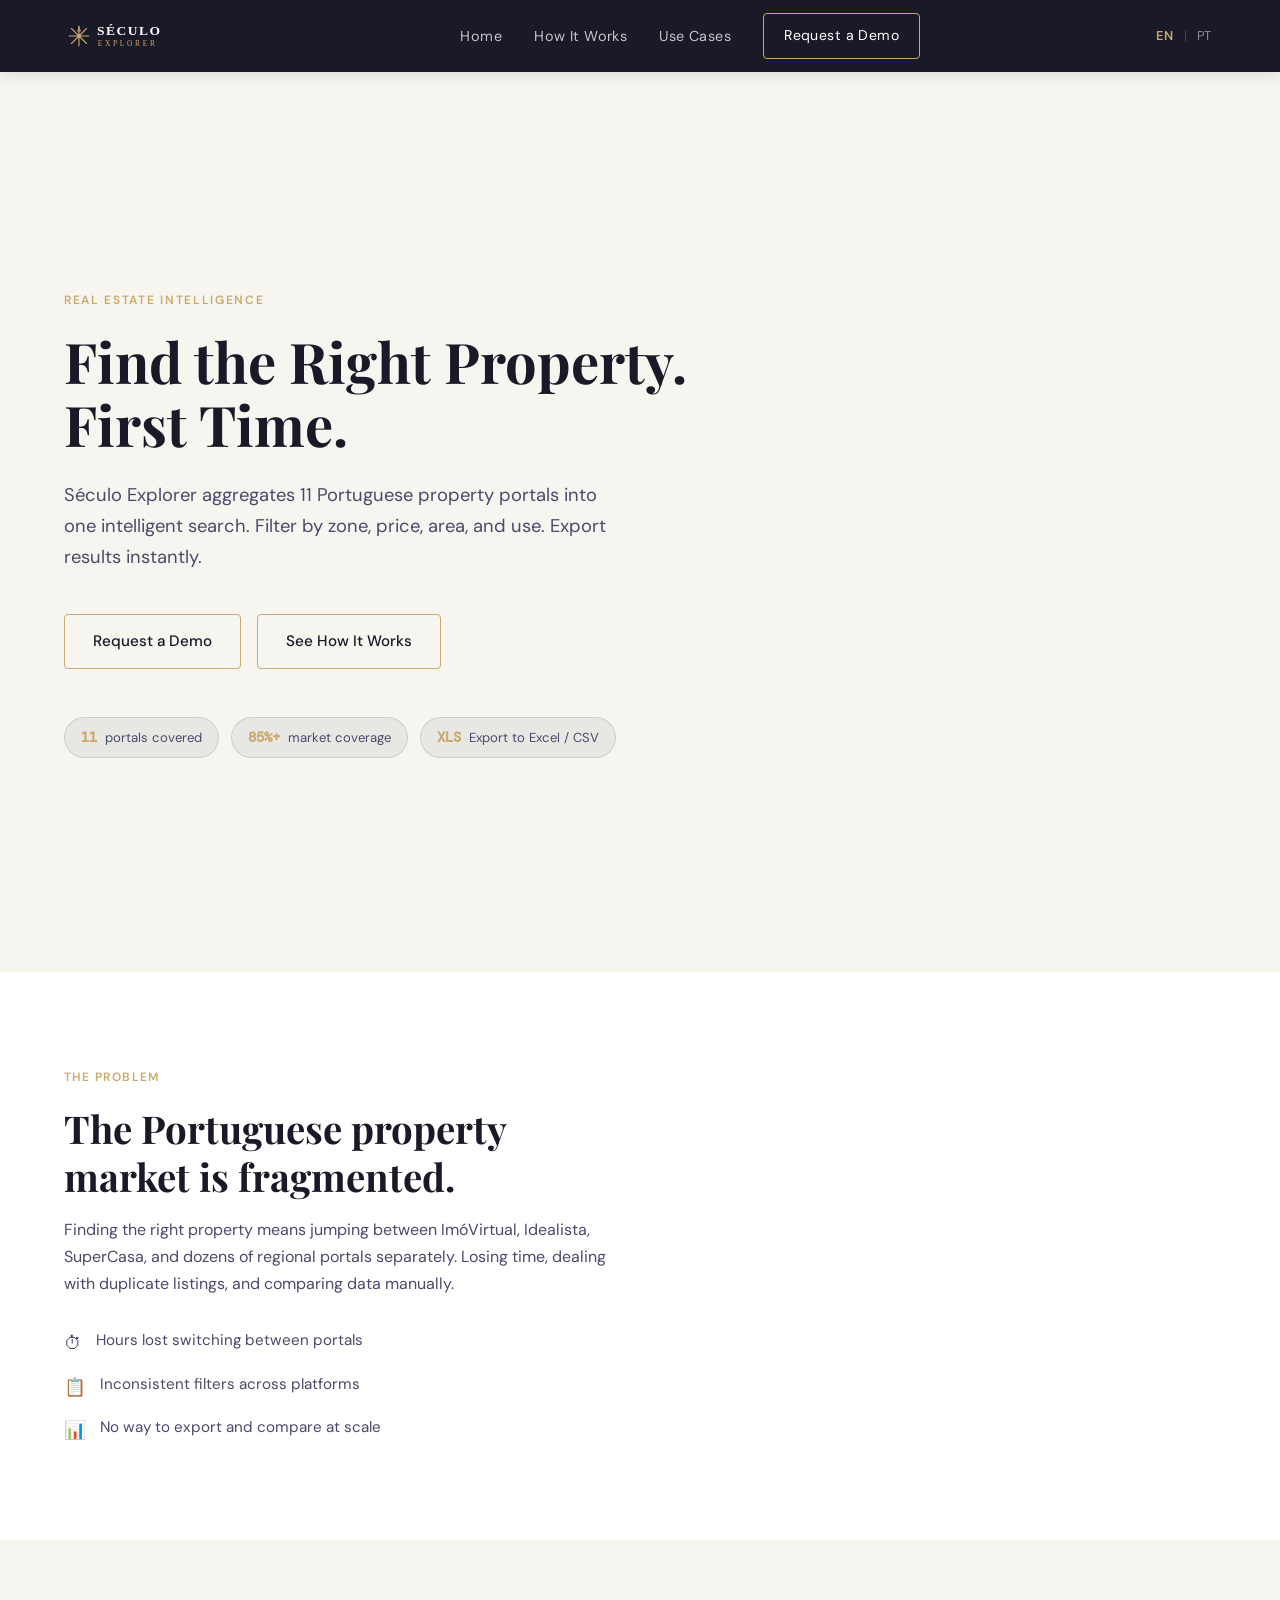
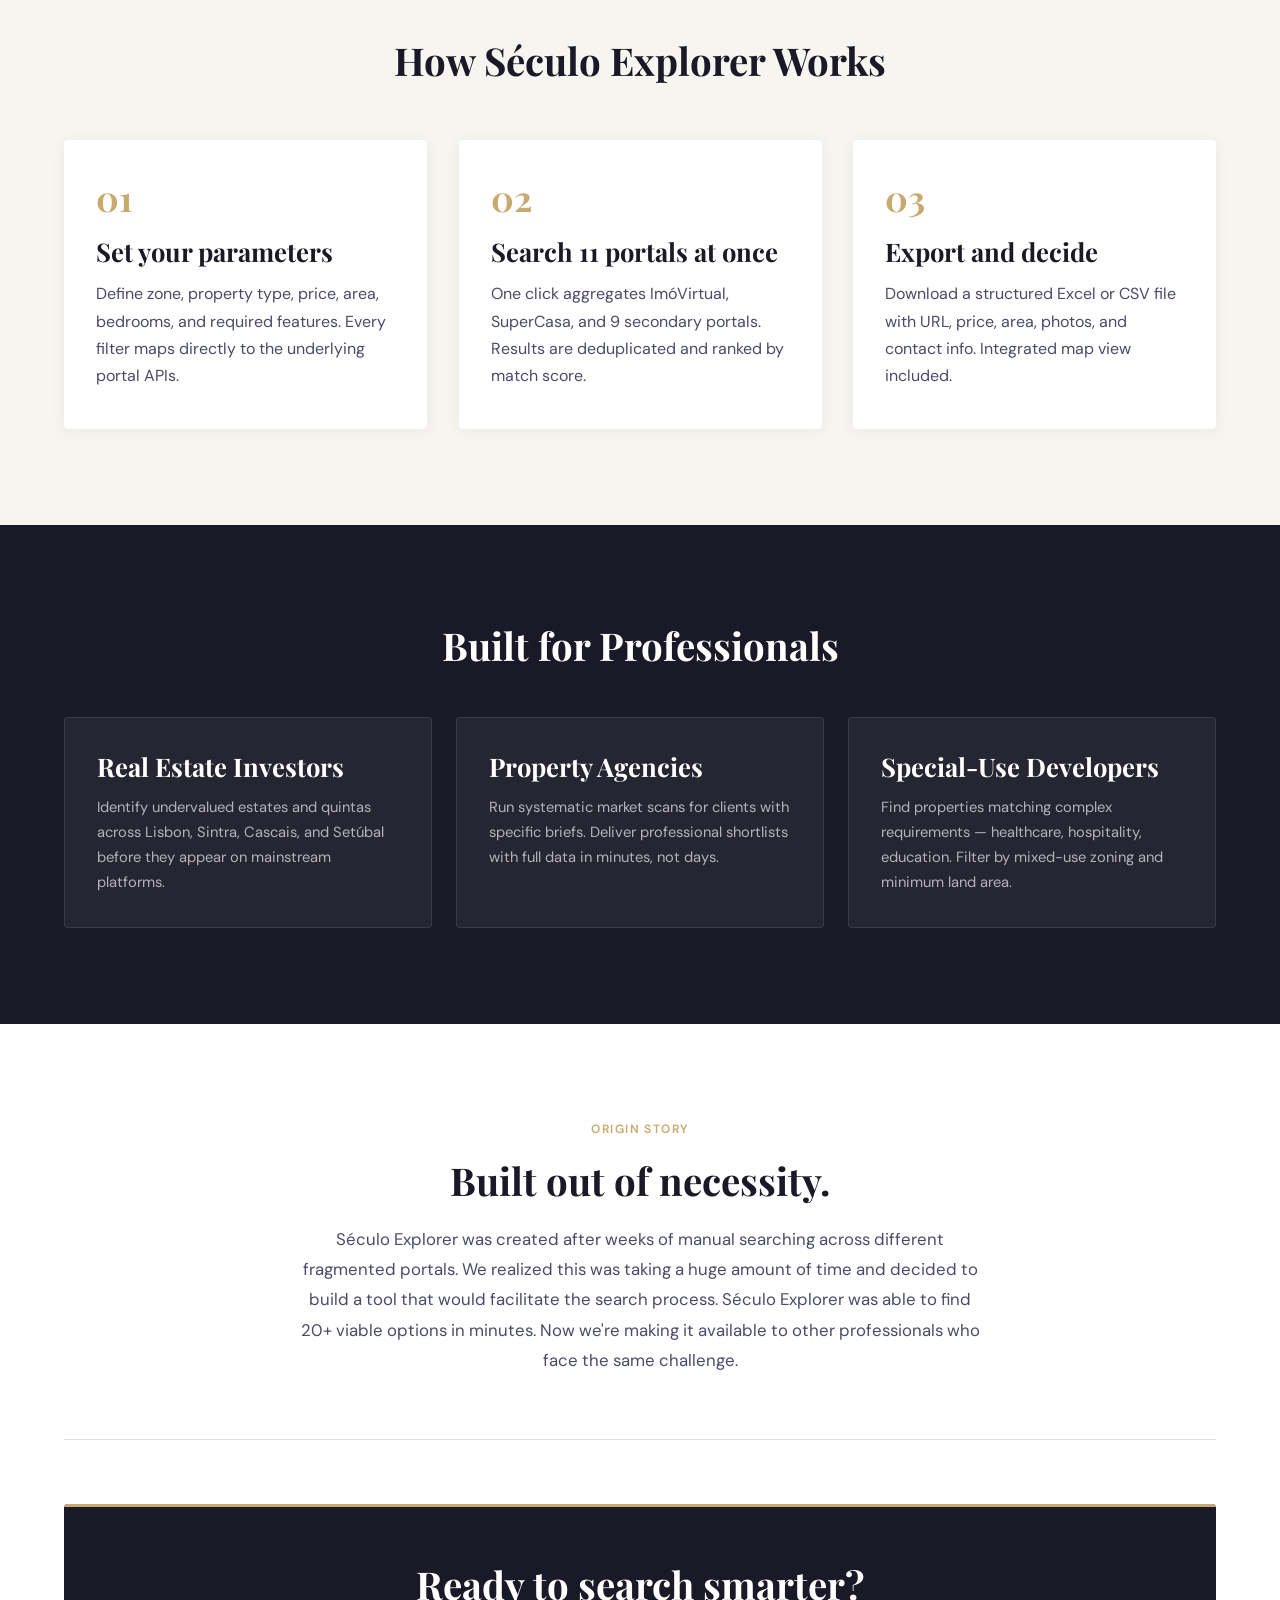
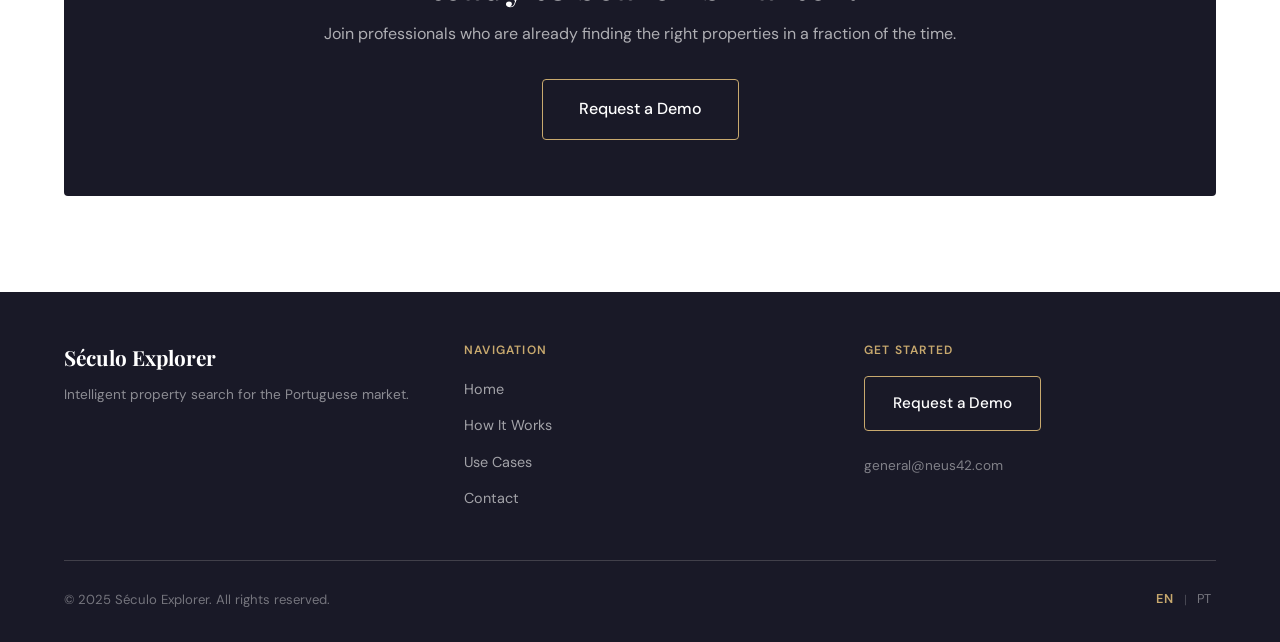
==== index.html @ 006d1c6c "first version of Seculo presentation web" ====
<!DOCTYPE html>
<html lang="en">
<head>
  <meta charset="UTF-8" />
  <meta name="viewport" content="width=device-width, initial-scale=1.0" />
  <meta name="description" content="Século Explorer aggregates 11 Portuguese property portals into one intelligent search. Filter by zone, price, area, and use — and export results instantly." />
  <title>Século Explorer — Portuguese Real Estate Intelligence</title>

  <!-- Google Fonts -->
  <link rel="preconnect" href="https://fonts.googleapis.com" />
  <link rel="preconnect" href="https://fonts.gstatic.com" crossorigin />
  <link href="https://fonts.googleapis.com/css2?family=Playfair+Display:wght@400;600;700&family=DM+Sans:wght@300;400;500;600&family=DM+Mono&display=swap" rel="stylesheet" />

  <!-- Stylesheets -->
  <link rel="stylesheet" href="css/style.css" />
  <link rel="stylesheet" href="css/nav.css" />
  <link rel="stylesheet" href="css/animations.css" />
</head>
<body>

  <!-- ══════════════════════════════════════════
       NAVIGATION
  ══════════════════════════════════════════ -->
  <nav class="site-nav" id="site-nav">
    <div class="nav-inner">
      <!-- Logo -->
      <a href="index.html" class="nav-logo" aria-label="Século Explorer — Home">
        <img src="assets/logo-light.svg" alt="Século Explorer" />
      </a>

      <!-- Links -->
      <ul class="nav-links">
        <li><a href="index.html" data-en="Home" data-pt="Início">Home</a></li>
        <li><a href="#how-it-works" data-en="How It Works" data-pt="Como Funciona">How It Works</a></li>
        <li><a href="#use-cases" data-en="Use Cases" data-pt="Casos de Uso">Use Cases</a></li>
        <li>
          <a href="contact.html" class="btn btn-outline" data-en="Request a Demo" data-pt="Pedir Demonstração">Request a Demo</a>
        </li>
      </ul>

      <!-- Language Toggle -->
      <div class="lang-toggle">
        <button class="lang-btn active" data-lang="en">EN</button>
        <span>|</span>
        <button class="lang-btn" data-lang="pt">PT</button>
      </div>

      <!-- Hamburger -->
      <button class="nav-toggle" aria-label="Toggle menu" aria-expanded="false">
        <span></span>
        <span></span>
        <span></span>
      </button>
    </div>
  </nav>


  <!-- ══════════════════════════════════════════
       SECTION A — HERO
  ══════════════════════════════════════════ -->
  <section class="hero" aria-label="Hero">
    <div class="hero-inner">
      <div class="hero-content">
        <span class="hero-eyebrow" data-en=" Real Estate Intelligence" data-pt="Inteligência Imobiliária "> Real Estate Intelligence</span>
        <h1 data-en="Find the Right Property. First Time." data-pt="Encontre o Imóvel Certo. À Primeira.">Find the Right Property. First Time.</h1>
        <p class="hero-sub" data-en="Século Explorer aggregates 11 Portuguese property portals into one intelligent search. Filter by zone, price, area, and use. Export results instantly." data-pt="O Século Explorer agrega 11 portais imobiliários portugueses numa pesquisa inteligente. Filtre por zona, preço, área e uso — e exporte resultados instantaneamente.">Século Explorer aggregates 11 Portuguese property portals into one intelligent search. Filter by zone, price, area, and use — and export results instantly.</p>
        <div class="hero-actions">
          <a href="contact.html" class="btn btn-outline" data-en="Request a Demo" data-pt="Pedir Demonstração">Request a Demo</a>
          <a href="#how-it-works" class="btn btn-outline" data-en="See How It Works" data-pt="Ver Como Funciona">See How It Works</a>
        </div>
        <div class="hero-stats">
          <div class="stat-pill">
            <span class="stat-number">11</span>
            <span class="stat-label" data-en="portals covered" data-pt="portais cobertos">portals covered</span>
          </div>
          <div class="stat-pill">
            <span class="stat-number">85%+</span>
            <span class="stat-label" data-en="market coverage" data-pt="cobertura de mercado">market coverage</span>
          </div>
          <div class="stat-pill">
            <span class="stat-number">XLS</span>
            <span class="stat-label" data-en="Export to Excel / CSV" data-pt="Exportar Excel / CSV">Export to Excel / CSV</span>
          </div>
        </div>
      </div>
    </div>
  </section>


  <!-- ══════════════════════════════════════════
       SECTION B — PROBLEM / VALUE
  ══════════════════════════════════════════ -->
  <section class="section problem-section" id="how-it-works">
    <div class="container">
      <div class="problem-grid">
        <!-- Left: text -->
        <div class="problem-col animate-on-scroll">
          <span class="section-label" data-en="The Problem" data-pt="O Problema">The Problem</span>
          <h2 data-en="The Portuguese property market is fragmented." data-pt="O mercado imobiliário português é fragmentado.">The Portuguese property market is fragmented.</h2>
          <p class="problem-body" data-en="Finding the right property means jumping between ImóVirtual, Idealista, SuperCasa, and dozens of regional portals separately. Losing time, dealing with duplicate listings, and comparing data manually." data-pt="Encontrar o imóvel certo significa saltar entre o ImóVirtual, o Idealista, o SuperCasa e dezenas de portais regionais separadamente. Tempo perdido, anúncios duplicados e comparação manual de dados.">Finding the right property means jumping between ImóVirtual, Idealista, SuperCasa, and dozens of regional portals separately. Losing time, dealing with duplicate listings, and comparing data manually.</p>
          <ul class="problem-list">
            <li>
              <span class="problem-icon">&#x23F1;</span>
              <span data-en="Hours lost switching between portals" data-pt="Horas perdidas a alternar entre portais">Hours lost switching between portals</span>
            </li>
            <li>
              <span class="problem-icon">&#x1F4CB;</span>
              <span data-en="Inconsistent filters across platforms" data-pt="Filtros inconsistentes entre plataformas">Inconsistent filters across platforms</span>
            </li>
            <li>
              <span class="problem-icon">&#x1F4CA;</span>
              <span data-en="No way to export and compare at scale" data-pt="Sem forma de exportar e comparar à escala">No way to export and compare at scale</span>
            </li>
          </ul>
        </div>

      </div>
    </div>
  </section>


  <!-- ══════════════════════════════════════════
       SECTION C — HOW IT WORKS
  ══════════════════════════════════════════ -->
  <section class="section steps-section">
    <div class="container">
      <div class="steps-header">
        <h2 data-en="How Século Explorer Works" data-pt="Como o Século Explorer Funciona">How Século Explorer Works</h2>
      </div>
      <div class="steps-grid">
        <!-- Step 1 -->
        <div class="step-card animate-on-scroll">
          <div class="step-number">01</div>
          <h3 data-en="Set your parameters" data-pt="Defina os seus parâmetros">Set your parameters</h3>
          <p data-en="Define zone, property type, price, area, bedrooms, and required features. Every filter maps directly to the underlying portal APIs." data-pt="Defina zona, tipo de imóvel, preço, área, quartos e características necessárias. Cada filtro mapeia diretamente para as APIs dos portais.">Define zone, property type, price, area, bedrooms, and required features. Every filter maps directly to the underlying portal APIs.</p>
        </div>

        <!-- Step 2 -->
        <div class="step-card animate-on-scroll">
          <div class="step-number">02</div>
          <h3 data-en="Search 11 portals at once" data-pt="Pesquise 11 portais de uma vez">Search 11 portals at once</h3>
          <p data-en="One click aggregates ImóVirtual, SuperCasa, and 9 secondary portals. Results are deduplicated and ranked by match score." data-pt="Um clique agrega o ImóVirtual, SuperCasa e 9 portais secundários. Os resultados são deduplicados e classificados por pontuação de correspondência.">One click aggregates ImóVirtual, SuperCasa, and 9 secondary portals. Results are deduplicated and ranked by match score.</p>
        </div>

        <!-- Step 3 -->
        <div class="step-card animate-on-scroll">
          <div class="step-number">03</div>
          <h3 data-en="Export and decide" data-pt="Exporte e decida">Export and decide</h3>
          <p data-en="Download a structured Excel or CSV file with URL, price, area, photos, and contact info. Integrated map view included." data-pt="Descarregue um ficheiro Excel ou CSV estruturado com URL, preço, área, fotos e contacto. Vista de mapa integrada incluída.">Download a structured Excel or CSV file with URL, price, area, photos, and contact info. Integrated map view included.</p>
        </div>
      </div>
    </div>
  </section>


  <!-- ══════════════════════════════════════════
       SECTION D — USE CASES
  ══════════════════════════════════════════ -->
  <section class="section use-cases-section" id="use-cases">
    <div class="container">
      <div class="use-cases-header">
        <h2 class="use-cases-heading" data-en="Built for Professionals" data-pt="Criado para Profissionais">Built for Professionals</h2>
      </div>
      <div class="use-cases-grid">
        <!-- Card 1 -->
        <div class="use-case-card animate-on-scroll">
          <h3 data-en="Real Estate Investors" data-pt="Investidores Imobiliários">Real Estate Investors</h3>
          <p data-en="Identify undervalued estates and quintas across Lisbon, Sintra, Cascais, and Setúbal before they appear on mainstream platforms." data-pt="Identifique propriedades e quintas subvalorizadas em Lisboa, Sintra, Cascais e Setúbal antes de aparecerem nas plataformas convencionais.">Identify undervalued estates and quintas across Lisbon, Sintra, Cascais, and Setúbal before they appear on mainstream platforms.</p>
        </div>

        <!-- Card 2 -->
        <div class="use-case-card animate-on-scroll">
          <h3 data-en="Property Agencies" data-pt="Agências Imobiliárias">Property Agencies</h3>
          <p data-en="Run systematic market scans for clients with specific briefs. Deliver professional shortlists with full data in minutes, not days." data-pt="Execute pesquisas de mercado sistemáticas para clientes com briefings específicos. Entregue listas curtas profissionais com dados completos em minutos.">Run systematic market scans for clients with specific briefs. Deliver professional shortlists with full data in minutes, not days.</p>
        </div>

        <!-- Card 3 -->
        <div class="use-case-card animate-on-scroll">
          <h3 data-en="Special-Use Developers" data-pt="Promotores de Uso Especial">Special-Use Developers</h3>
          <p data-en="Find properties matching complex requirements — healthcare, hospitality, education. Filter by mixed-use zoning and minimum land area." data-pt="Encontre imóveis que correspondam a requisitos complexos — saúde, hotelaria, educação. Filtre por zonamento misto e área mínima de terreno.">Find properties matching complex requirements — healthcare, hospitality, education. Filter by mixed-use zoning and minimum land area.</p>
        </div>
      </div>
    </div>
  </section>


  <!-- ══════════════════════════════════════════
       SECTION E — ORIGIN STORY + CTA
  ══════════════════════════════════════════ -->
  <section class="section origin-section">
    <div class="container">
      <div class="origin-content animate-on-scroll">
        <span class="section-label" data-en="Origin Story" data-pt="História de Origem">Origin Story</span>
        <h2 data-en="Built out of necessity." data-pt="Criado por necessidade.">Built out of necessity.</h2>
        <p class="origin-body" data-en="Século Explorer was created after weeks of manual searching across different fragmented portals. We realized this was taking a huge amount of time and decided to build a tool that would facilitate the search process. Século Explorer was able to find 20+ viable options in minutes. Now we're making it available to other professionals who face the same challenge." data-pt="O Século Explorer foi criado após semanas de pesquisa manual em diferentes portais fragmentados. Percebemos que isto consumia demasiado tempo e decidimos construir uma ferramenta que facilitasse o processo de pesquisa. O Século Explorer conseguiu encontrar mais de 20 opções viáveis em minutos. Agora estamos a disponibilizá-la a outros profissionais que enfrentam o mesmo desafio.">Século Explorer was created after weeks of manual searching across different fragmented portals. We realized this was taking a huge amount of time and decided to build a tool that would facilitate the search process. Século Explorer was able to find 20+ viable options in minutes. Now we're making it available to other professionals who face the same challenge.</p>
      </div>

      <hr class="divider" />

      <div class="cta-card">
        <div class="cta-accent-line"></div>
        <h2 class="cta-heading" data-en="Ready to search smarter?" data-pt="Pronto para pesquisar de forma mais inteligente?">Ready to search smarter?</h2>
        <p class="cta-sub" data-en="Join professionals who are already finding the right properties in a fraction of the time." data-pt="Junte-se aos profissionais que já encontram os imóveis certos mais rapidamente.">Join professionals who are already finding the right properties faster.</p>
        <a href="contact.html" class="btn btn-outline cta-btn" data-en="Request a Demo" data-pt="Pedir Demonstração">Request a Demo</a>
      </div>
    </div>
  </section>


  <!-- ══════════════════════════════════════════
       FOOTER
  ══════════════════════════════════════════ -->
  <footer class="site-footer">
    <div class="container">
      <div class="footer-grid">
        <!-- Left: Brand -->
        <div class="footer-brand">
          <span class="footer-logo">Século Explorer</span>
          <p class="footer-tagline" data-en="Intelligent property search for the Portuguese market." data-pt="Pesquisa imobiliária inteligente para o mercado português.">Intelligent property search for the Portuguese market.</p>
        </div>

        <!-- Centre: Navigation -->
        <div>
          <p class="footer-heading" data-en="Navigation" data-pt="Navegação">Navigation</p>
          <ul class="footer-links">
            <li><a href="index.html" data-en="Home" data-pt="Início">Home</a></li>
            <li><a href="#how-it-works" data-en="How It Works" data-pt="Como Funciona">How It Works</a></li>
            <li><a href="#use-cases" data-en="Use Cases" data-pt="Casos de Uso">Use Cases</a></li>
            <li><a href="contact.html" data-en="Contact" data-pt="Contacto">Contact</a></li>
          </ul>
        </div>

        <!-- Right: Get Started -->
        <div class="footer-nav-col">
          <p class="footer-heading" data-en="Get Started" data-pt="Começar">Get Started</p>
          <a href="contact.html" class="btn btn-outline" data-en="Request a Demo" data-pt="Pedir Demonstração">Request a Demo</a>
          <a href="mailto:general@neus42.com" class="footer-email">general@neus42.com</a>
        </div>
      </div>

      <hr class="footer-divider" />

      <div class="footer-bottom">
        <span class="footer-copy" data-en="&copy; 2025 S&eacute;culo Explorer. All rights reserved." data-pt="&copy; 2025 S&eacute;culo Explorer. Todos os direitos reservados.">&copy; 2025 S&eacute;culo Explorer. All rights reserved.</span>
        <div class="footer-lang">
          <button class="lang-btn active" data-lang="en">EN</button>
          <span>|</span>
          <button class="lang-btn" data-lang="pt">PT</button>
        </div>
      </div>
    </div>
  </footer>


  <!-- ══════════════════════════════════════════
       SCRIPTS
  ══════════════════════════════════════════ -->
  <script src="js/nav.js"></script>
  <script src="js/lang.js"></script>


  <!-- ══════════════════════════════════════════
       PAGE-LEVEL STYLES (Home-specific)
  ══════════════════════════════════════════ -->
  <style>
    /* ── Hero ── */
    .hero {
      min-height: 100vh;
      position: relative;
      background-image: url('assets/hero-bg.jpg');
      background-size: cover;
      background-position: center 25%;
      background-repeat: no-repeat;
      display: flex;
      align-items: center;
    }

    /* Off-white overlay */
    .hero::before {
      content: '';
      position: absolute;
      inset: 0;
      background: rgba(247, 245, 240, 0.80);
      z-index: 0;
    }

    .hero-inner {
      position: relative;
      z-index: 1;
      width: 100%;
      max-width: var(--max-width);
      margin: 0 auto;
      padding: 96px 24px;
      display: flex;
      align-items: center;
    }

    .hero-content {
      max-width: 680px;
    }

    .hero-eyebrow {
      display: inline-block;
      font-family: var(--font-body);
      font-size: 0.75rem;
      font-weight: 600;
      letter-spacing: 0.14em;
      text-transform: uppercase;
      color: var(--color-accent);
      margin-bottom: 20px;
    }

    .hero h1 {
      font-family: var(--font-display);
      font-size: 3.5rem;
      color: var(--color-primary);
      line-height: 1.12;
      margin-bottom: 24px;
    }

    .hero-sub {
      font-size: 1.15rem;
      color: var(--color-mid);
      line-height: 1.7;
      max-width: 560px;
      margin-bottom: 40px;
    }

    .hero-actions {
      display: flex;
      gap: 16px;
      flex-wrap: wrap;
      margin-bottom: 48px;
    }

    .hero-actions .btn-outline {
      border-color: var(--color-accent);
      color: var(--color-primary);
    }

    .hero-actions .btn-outline:hover {
      background: var(--color-accent);
      color: var(--color-primary);
    }

    .hero-stats {
      display: flex;
      gap: 12px;
      flex-wrap: wrap;
    }

    .stat-pill {
      display: flex;
      align-items: center;
      gap: 8px;
      background: rgba(26, 26, 46, 0.06);
      border: 1px solid rgba(26, 26, 46, 0.12);
      border-radius: 100px;
      padding: 8px 16px;
      cursor: default;
    }

    .stat-number {
      font-family: var(--font-mono);
      font-size: 0.9rem;
      font-weight: 600;
      color: var(--color-accent);
    }

    .stat-label {
      font-size: 0.82rem;
      color: var(--color-mid);
    }

    /* ── Problem Section ── */
    .problem-section {
      background: var(--color-white);
    }

    .problem-grid {
      display: grid;
      grid-template-columns: 1fr 1fr;
      gap: 64px;
      align-items: center;
    }

    .problem-col h2 {
      margin-bottom: 16px;
    }

    .problem-body {
      margin-bottom: 32px;
    }

    .problem-list {
      display: flex;
      flex-direction: column;
      gap: 16px;
    }

    .problem-list li {
      display: flex;
      align-items: flex-start;
      gap: 14px;
      font-family: var(--font-body);
      font-size: 0.95rem;
      color: var(--color-mid);
      line-height: 1.5;
    }

    .problem-icon {
      font-size: 1.1rem;
      flex-shrink: 0;
      margin-top: 1px;
    }

    /* Search mock card */
    .search-mock {
      background: var(--color-white);
      border-radius: var(--radius);
      box-shadow: 0 8px 40px rgba(26, 26, 46, 0.08);
      border-left: 3px solid var(--color-accent);
      overflow: hidden;
    }

    .search-mock-header {
      display: flex;
      align-items: center;
      justify-content: space-between;
      padding: 20px 24px;
      border-bottom: 1px solid var(--color-divider);
    }

    .search-mock-title {
      font-family: var(--font-display);
      font-size: 1rem;
      font-weight: 600;
      color: var(--color-primary);
    }

    .search-mock-badge {
      font-family: var(--font-mono);
      font-size: 0.72rem;
      background: var(--color-primary);
      color: var(--color-accent);
      padding: 3px 8px;
      border-radius: 3px;
      letter-spacing: 0.05em;
    }

    .search-mock-body {
      padding: 20px 24px;
      display: flex;
      flex-direction: column;
      gap: 12px;
    }

    .mock-field {
      display: flex;
      flex-direction: column;
      gap: 4px;
    }

    .mock-field label {
      font-size: 0.72rem;
      font-weight: 600;
      letter-spacing: 0.06em;
      text-transform: uppercase;
      color: var(--color-accent);
    }

    .mock-input {
      font-family: var(--font-mono);
      font-size: 0.88rem;
      color: var(--color-primary);
      background: var(--color-bg);
      border: 1px solid var(--color-divider);
      border-radius: var(--radius);
      padding: 8px 12px;
    }

    .search-mock-footer {
      padding: 16px 24px 20px;
      border-top: 1px solid var(--color-divider);
    }

    .mock-search-btn {
      padding: 10px 20px;
      font-size: 0.88rem;
    }

    /* ── Steps Section ── */
    .steps-section {
      background: var(--color-bg);
    }

    .steps-header {
      text-align: center;
      margin-bottom: 56px;
    }

    .steps-grid {
      display: grid;
      grid-template-columns: repeat(3, 1fr);
      gap: 32px;
    }

    .step-card {
      background: var(--color-white);
      border-radius: var(--radius);
      padding: 40px 32px;
      box-shadow: 0 2px 16px rgba(26, 26, 46, 0.06);
    }

    .step-number {
      font-family: var(--font-display);
      font-size: 2.2rem;
      font-weight: 700;
      color: var(--color-accent);
      margin-bottom: 20px;
      line-height: 1;
    }

    .step-card h3 {
      margin-bottom: 12px;
    }

    /* ── Use Cases Section ── */
    .use-cases-section {
      background: var(--color-primary);
    }

    .use-cases-header {
      text-align: center;
      margin-bottom: 48px;
    }

    .use-cases-heading {
      color: var(--color-white);
    }

    .use-cases-grid {
      display: grid;
      grid-template-columns: repeat(3, 1fr);
      gap: 24px;
    }

    .use-case-card {
      background: rgba(255, 255, 255, 0.06);
      border: 1px solid rgba(255, 255, 255, 0.1);
      border-radius: var(--radius);
      padding: 32px;
    }

    .use-case-icon {
      font-size: 2rem;
      margin-bottom: 20px;
    }

    .use-case-card h3 {
      color: var(--color-white);
      margin-bottom: 12px;
    }

    .use-case-card p {
      color: rgba(255, 255, 255, 0.65);
      font-size: 0.92rem;
    }

    /* ── Origin / CTA Section ── */
    .origin-section {
      background: var(--color-white);
    }

    .origin-content {
      max-width: 680px;
      margin: 0 auto;
      text-align: center;
    }

    .origin-content h2 {
      margin-bottom: 20px;
    }

    .origin-body {
      font-size: 1.05rem;
      color: var(--color-mid);
      line-height: 1.8;
    }

    .cta-card {
      background: var(--color-primary);
      border-radius: var(--radius);
      padding: 56px 40px;
      text-align: center;
      overflow: hidden;
      position: relative;
    }

    .cta-accent-line {
      position: absolute;
      top: 0;
      left: 0;
      right: 0;
      height: 3px;
      background: var(--color-accent);
    }

    .cta-heading {
      color: var(--color-white);
      margin-bottom: 12px;
    }

    .cta-sub {
      color: rgba(255, 255, 255, 0.65);
      margin-bottom: 32px;
    }

    .cta-btn {
      padding: 16px 36px;
      font-size: 1rem;
    }

    .cta-card .btn-outline {
      color: var(--color-white);
    }

    .cta-card .btn-outline:hover {
      color: var(--color-primary);
    }

    /* ── Responsive ── */
    @media (max-width: 900px) {
      .steps-grid,
      .use-cases-grid {
        grid-template-columns: 1fr;
      }
    }

    @media (max-width: 768px) {
      .hero h1 {
        font-size: 2.4rem;
      }

      .problem-grid {
        grid-template-columns: 1fr;
        gap: 40px;
      }

      .steps-grid,
      .use-cases-grid {
        grid-template-columns: 1fr;
      }

      .cta-card {
        padding: 40px 24px;
      }
    }

    @media (max-width: 480px) {
      .hero h1 {
        font-size: 2rem;
      }

      .hero-actions {
        flex-direction: column;
      }

      .hero-actions .btn {
        width: 100%;
        justify-content: center;
      }
    }
  </style>

</body>
</html>
---- css/style.css ----
/* ============================================================
   SÉCULO EXPLORER — Global Styles
   ============================================================ */

/* ── Google Fonts ── */
@import url('https://fonts.googleapis.com/css2?family=Playfair+Display:wght@400;600;700&family=DM+Sans:wght@300;400;500;600&family=DM+Mono&display=swap');

/* ── CSS Custom Properties ── */
:root {
  --color-primary:  #191927;
  --color-accent:   #C8A96E;
  --color-bg:       #F7F5F0;
  --color-text:     #2D2D2D;
  --color-mid:      #4A4A6A;
  --color-divider:  #E0DDD8;
  --color-white:    #FFFFFF;

  --font-display: 'Playfair Display', serif;
  --font-body:    'DM Sans', sans-serif;
  --font-mono:    'DM Mono', monospace;

  --max-width:        1200px;
  --section-padding:  96px;
  --radius:           4px;
  --transition:       0.25s ease;
}

/* ── Reset ── */
*, *::before, *::after {
  box-sizing: border-box;
  margin: 0;
  padding: 0;
}

ul, ol {
  list-style: none;
}

img, svg {
  display: block;
  max-width: 100%;
}

/* ── Base ── */
html {
  scroll-behavior: smooth;
}

body {
  background: var(--color-bg);
  font-family: var(--font-body);
  color: var(--color-text);
  line-height: 1.65;
  -webkit-font-smoothing: antialiased;
}

/* ── Typography ── */
h1, h2, h3, h4, h5, h6 {
  font-family: var(--font-display);
  color: var(--color-primary);
  line-height: 1.2;
}

h1 { font-size: 3.2rem; line-height: 1.15; }
h2 { font-size: 2.4rem; line-height: 1.25; }
h3 { font-size: 1.6rem; line-height: 1.3; }
h4 { font-size: 1.2rem; }

p {
  color: var(--color-mid);
  line-height: 1.7;
}

/* ── Links ── */
a {
  color: inherit;
  text-decoration: none;
}

/* ── Layout ── */
.container {
  max-width: var(--max-width);
  margin: 0 auto;
  padding: 0 24px;
}

.section {
  padding: var(--section-padding) 0;
}

/* ── Buttons ── */
.btn {
  display: inline-flex;
  align-items: center;
  gap: 8px;
  padding: 14px 28px;
  border-radius: var(--radius);
  font-family: var(--font-body);
  font-weight: 500;
  font-size: 0.95rem;
  cursor: pointer;
  border: none;
  transition: var(--transition);
  text-decoration: none;
  white-space: nowrap;
}

.btn-primary {
  background: var(--color-primary);
  color: var(--color-white);
}

.btn-primary:hover {
  background: var(--color-accent);
  color: var(--color-primary);
  transform: translateY(-2px);
  box-shadow: 0 8px 24px rgba(200, 169, 110, 0.35);
}

.btn-outline {
  background: transparent;
  border: 1.5px solid var(--color-accent);
  color: var(--color-primary);
}

.btn-outline:hover {
  background: var(--color-accent);
  color: var(--color-primary);
  transform: translateY(-2px);
}

/* ── Section Label ── */
.section-label {
  display: block;
  font-family: var(--font-body);
  font-size: 0.75rem;
  font-weight: 600;
  letter-spacing: 0.12em;
  text-transform: uppercase;
  color: var(--color-accent);
  margin-bottom: 16px;
}

/* ── Divider ── */
.divider {
  border: none;
  border-top: 1px solid var(--color-divider);
  margin: 64px 0;
}

/* ── Footer ── */
.site-footer {
  background: var(--color-primary);
  color: rgba(255, 255, 255, 0.6);
  padding: 48px 0 32px;
}

.footer-grid {
  display: grid;
  grid-template-columns: 1fr 1fr 1fr;
  gap: 48px;
  margin-bottom: 48px;
}

.footer-brand .footer-logo {
  font-family: var(--font-display);
  font-size: 1.3rem;
  color: var(--color-white);
  font-weight: 700;
  margin-bottom: 10px;
  display: block;
}

.footer-tagline {
  font-size: 0.85rem;
  color: rgba(255, 255, 255, 0.5);
  line-height: 1.6;
}

.footer-heading {
  font-family: var(--font-body);
  font-size: 0.75rem;
  font-weight: 600;
  letter-spacing: 0.1em;
  text-transform: uppercase;
  color: var(--color-accent);
  margin-bottom: 16px;
}

.footer-links {
  display: flex;
  flex-direction: column;
  gap: 10px;
}

.footer-links a {
  font-size: 0.9rem;
  color: rgba(255, 255, 255, 0.6);
  transition: color var(--transition);
}

.footer-links a:hover {
  color: var(--color-accent);
}

.footer-nav-col .btn-outline {
  color: var(--color-white);
  border-color: var(--color-accent);
  margin-bottom: 16px;
}

.footer-nav-col .btn-outline:hover {
  color: var(--color-primary);
}

.footer-email {
  font-size: 0.85rem;
  color: rgba(255, 255, 255, 0.45);
  display: block;
  margin-top: 8px;
  transition: color var(--transition);
}

.footer-email:hover {
  color: var(--color-accent);
}

.footer-divider {
  border: none;
  border-top: 1px solid rgba(224, 221, 216, 0.2);
  margin-bottom: 28px;
}

.footer-bottom {
  display: flex;
  justify-content: space-between;
  align-items: center;
  flex-wrap: wrap;
  gap: 12px;
}

.footer-copy {
  font-size: 0.82rem;
  color: rgba(255, 255, 255, 0.4);
}

/* Footer lang toggle */
.footer-lang {
  display: flex;
  align-items: center;
  gap: 6px;
}

.footer-lang .lang-btn {
  background: none;
  border: none;
  color: rgba(255, 255, 255, 0.4);
  font-family: var(--font-body);
  font-size: 0.8rem;
  cursor: pointer;
  letter-spacing: 0.05em;
  padding: 2px 4px;
  transition: var(--transition);
}

.footer-lang .lang-btn.active,
.footer-lang .lang-btn:hover {
  color: var(--color-accent);
  font-weight: 600;
}

.footer-lang span {
  color: rgba(255, 255, 255, 0.2);
  font-size: 0.8rem;
}

/* ── Responsive ── */
@media (max-width: 768px) {
  :root {
    --section-padding: 64px;
  }

  h1 { font-size: 2.2rem; }
  h2 { font-size: 1.8rem; }

  .container {
    padding: 0 16px;
  }

  .footer-grid {
    grid-template-columns: 1fr;
    gap: 32px;
  }

  .footer-bottom {
    flex-direction: column;
    align-items: flex-start;
    gap: 16px;
  }
}
---- css/nav.css ----
/* ============================================================
   SÉCULO EXPLORER — Navigation
   ============================================================ */

.site-nav {
  position: sticky;
  top: 0;
  z-index: 100;
  background: var(--color-primary);
  box-shadow: 0 2px 16px rgba(0, 0, 0, 0.12);
  transition: box-shadow 0.3s ease;
}

.site-nav.scrolled {
  box-shadow: 0 4px 24px rgba(0, 0, 0, 0.2);
}

.nav-inner {
  display: flex;
  align-items: center;
  justify-content: space-between;
  height: 72px;
  max-width: var(--max-width);
  margin: 0 auto;
  padding: 0 24px;
}

/* ── Logo ── */
.nav-logo {
  display: flex;
  align-items: center;
  text-decoration: none;
  flex-shrink: 0;
}

.nav-logo img {
  height: 36px;
  width: auto;
}

.nav-logo-text {
  font-family: var(--font-display);
  font-size: 1.2rem;
  font-weight: 700;
  color: var(--color-white);
  letter-spacing: 0.02em;
}

.nav-logo-text span {
  color: var(--color-accent);
}

/* ── Nav Links ── */
.nav-links {
  display: flex;
  align-items: center;
  gap: 32px;
  list-style: none;
}

.nav-links a {
  color: rgba(255, 255, 255, 0.75);
  font-size: 0.9rem;
  font-family: var(--font-body);
  font-weight: 400;
  letter-spacing: 0.03em;
  text-decoration: none;
  transition: color var(--transition);
  padding: 4px 0;
}

.nav-links a:not(.btn):hover {
  color: var(--color-accent);
}

.nav-links .btn {
  padding: 10px 20px;
  font-size: 0.88rem;
}

.nav-links .btn-outline {
  color: var(--color-white);
}

.nav-links .btn-outline:hover {
  color: var(--color-primary);
}

/* ── Language Toggle ── */
.lang-toggle {
  display: flex;
  align-items: center;
  gap: 6px;
  margin-left: 16px;
}

.lang-btn {
  background: none;
  border: none;
  color: rgba(255, 255, 255, 0.5);
  font-family: var(--font-body);
  font-size: 0.8rem;
  cursor: pointer;
  letter-spacing: 0.05em;
  padding: 2px 4px;
  transition: var(--transition);
  line-height: 1;
}

.lang-btn.active,
.lang-btn:hover {
  color: var(--color-accent);
  font-weight: 600;
}

.lang-toggle span {
  color: rgba(255, 255, 255, 0.2);
  font-size: 0.8rem;
  user-select: none;
}

/* ── Hamburger ── */
.nav-toggle {
  display: none;
  flex-direction: column;
  justify-content: center;
  gap: 5px;
  background: none;
  border: none;
  cursor: pointer;
  padding: 4px;
  margin-left: 12px;
}

.nav-toggle span {
  display: block;
  width: 22px;
  height: 2px;
  background: var(--color-white);
  border-radius: 2px;
  transition: transform 0.3s ease, opacity 0.3s ease;
  transform-origin: center;
}

/* Hamburger open animation */
.site-nav.is-open .nav-toggle span:nth-child(1) {
  transform: translateY(7px) rotate(45deg);
}

.site-nav.is-open .nav-toggle span:nth-child(2) {
  opacity: 0;
}

.site-nav.is-open .nav-toggle span:nth-child(3) {
  transform: translateY(-7px) rotate(-45deg);
}

/* ── Mobile ── */
@media (max-width: 768px) {
  .nav-toggle {
    display: flex;
  }

  .nav-links {
    display: none;
    position: absolute;
    top: 72px;
    left: 0;
    width: 100%;
    background: var(--color-primary);
    flex-direction: column;
    align-items: flex-start;
    padding: 24px;
    gap: 16px;
    box-shadow: 0 8px 24px rgba(0, 0, 0, 0.2);
    border-top: 1px solid rgba(255, 255, 255, 0.06);
  }

  .site-nav.is-open .nav-links {
    display: flex;
  }

  .nav-links a {
    font-size: 1rem;
    width: 100%;
  }

  .nav-links .btn {
    width: 100%;
    justify-content: center;
  }

  .lang-toggle {
    margin-left: 0;
    margin-top: 8px;
  }

  .nav-inner {
    position: relative;
  }
}

@media (max-width: 480px) {
  .nav-inner {
    padding: 0 16px;
  }
}
---- css/animations.css ----
/* ============================================================
   SÉCULO EXPLORER — Animations & Micro-interactions
   ============================================================ */

/* ── Keyframes ── */
@keyframes fadeUp {
  from {
    opacity: 0;
    transform: translateY(24px);
  }
  to {
    opacity: 1;
    transform: translateY(0);
  }
}

@keyframes fadeIn {
  from { opacity: 0; }
  to   { opacity: 1; }
}

/* ── Scroll-triggered animations ── */
.animate-on-scroll {
  opacity: 0;
  will-change: transform, opacity;
}

.animate-on-scroll.in-view {
  animation: fadeUp 0.6s ease forwards;
}

/* Staggered delays for sibling children */
.animate-on-scroll:nth-child(2) { animation-delay: 0.1s; }
.animate-on-scroll:nth-child(3) { animation-delay: 0.2s; }
.animate-on-scroll:nth-child(4) { animation-delay: 0.3s; }

/* ── Hero entrance animations ── */
.hero-content > * {
  opacity: 0;
  animation: fadeUp 0.8s ease forwards;
}

.hero-content > *:nth-child(1) { animation-delay: 0.1s; }
.hero-content > *:nth-child(2) { animation-delay: 0.25s; }
.hero-content > *:nth-child(3) { animation-delay: 0.4s; }
.hero-content > *:nth-child(4) { animation-delay: 0.55s; }
.hero-content > *:nth-child(5) { animation-delay: 0.7s; }

/* ── Stat pills ── */
.stat-pill {
  transition: background 0.2s ease, transform 0.2s ease;
}

.stat-pill:hover {
  background: rgba(200, 169, 110, 0.15) !important;
  transform: translateY(-2px);
}

/* ── Use-case cards ── */
.use-case-card {
  transition: transform 0.25s ease, box-shadow 0.25s ease, border-color 0.25s ease;
}

.use-case-card:hover {
  border-color: var(--color-accent) !important;
  transform: translateY(-4px);
  box-shadow: 0 16px 40px rgba(0, 0, 0, 0.25);
}

/* ── Step cards ── */
.step-card {
  transition: transform 0.25s ease, box-shadow 0.25s ease;
}

.step-card:hover {
  transform: translateY(-3px);
  box-shadow: 0 12px 32px rgba(26, 26, 46, 0.1);
}

/* ── Problem columns ── */
.problem-col {
  transition: transform 0.3s ease;
}

/* ── Search mock card ── */
.search-mock {
  transition: box-shadow 0.3s ease;
}

.search-mock:hover {
  box-shadow: 0 20px 48px rgba(26, 26, 46, 0.12);
}

/* ── CTA section ── */
.cta-card {
  transition: transform 0.3s ease;
}
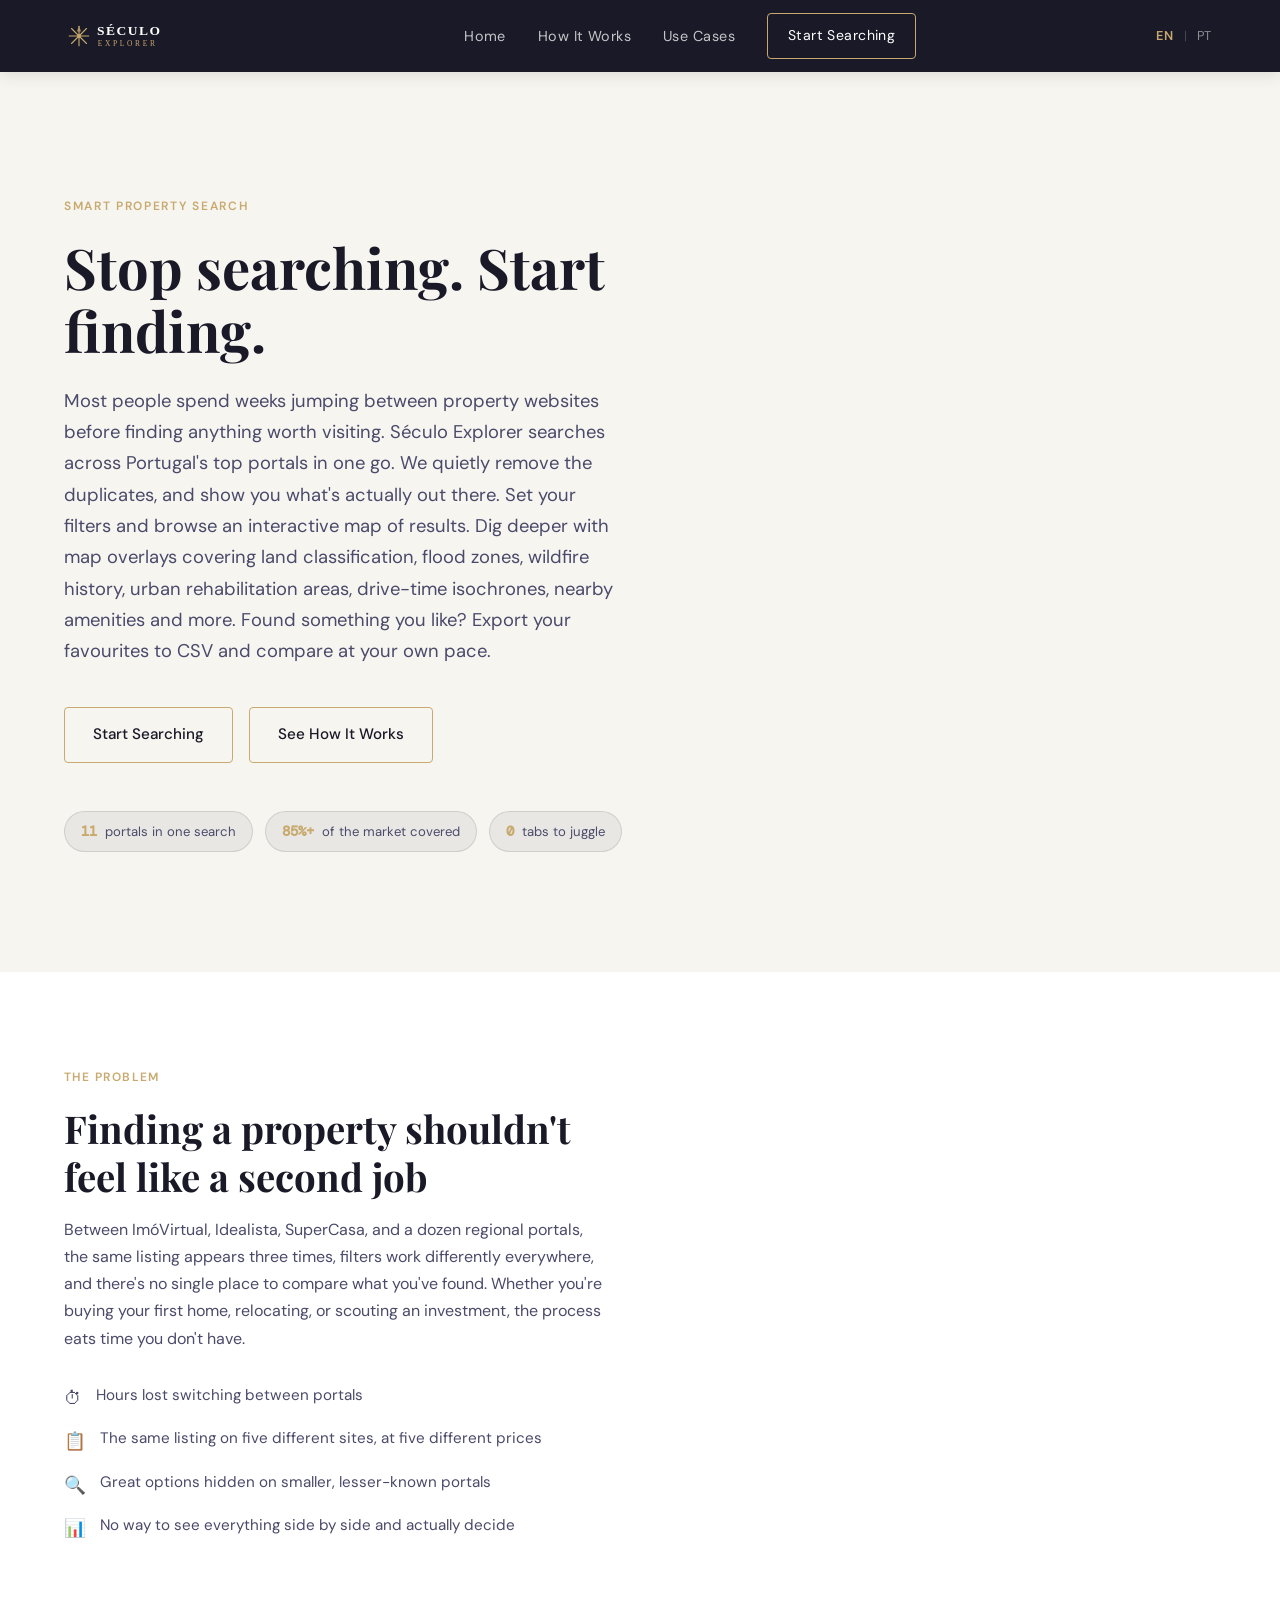
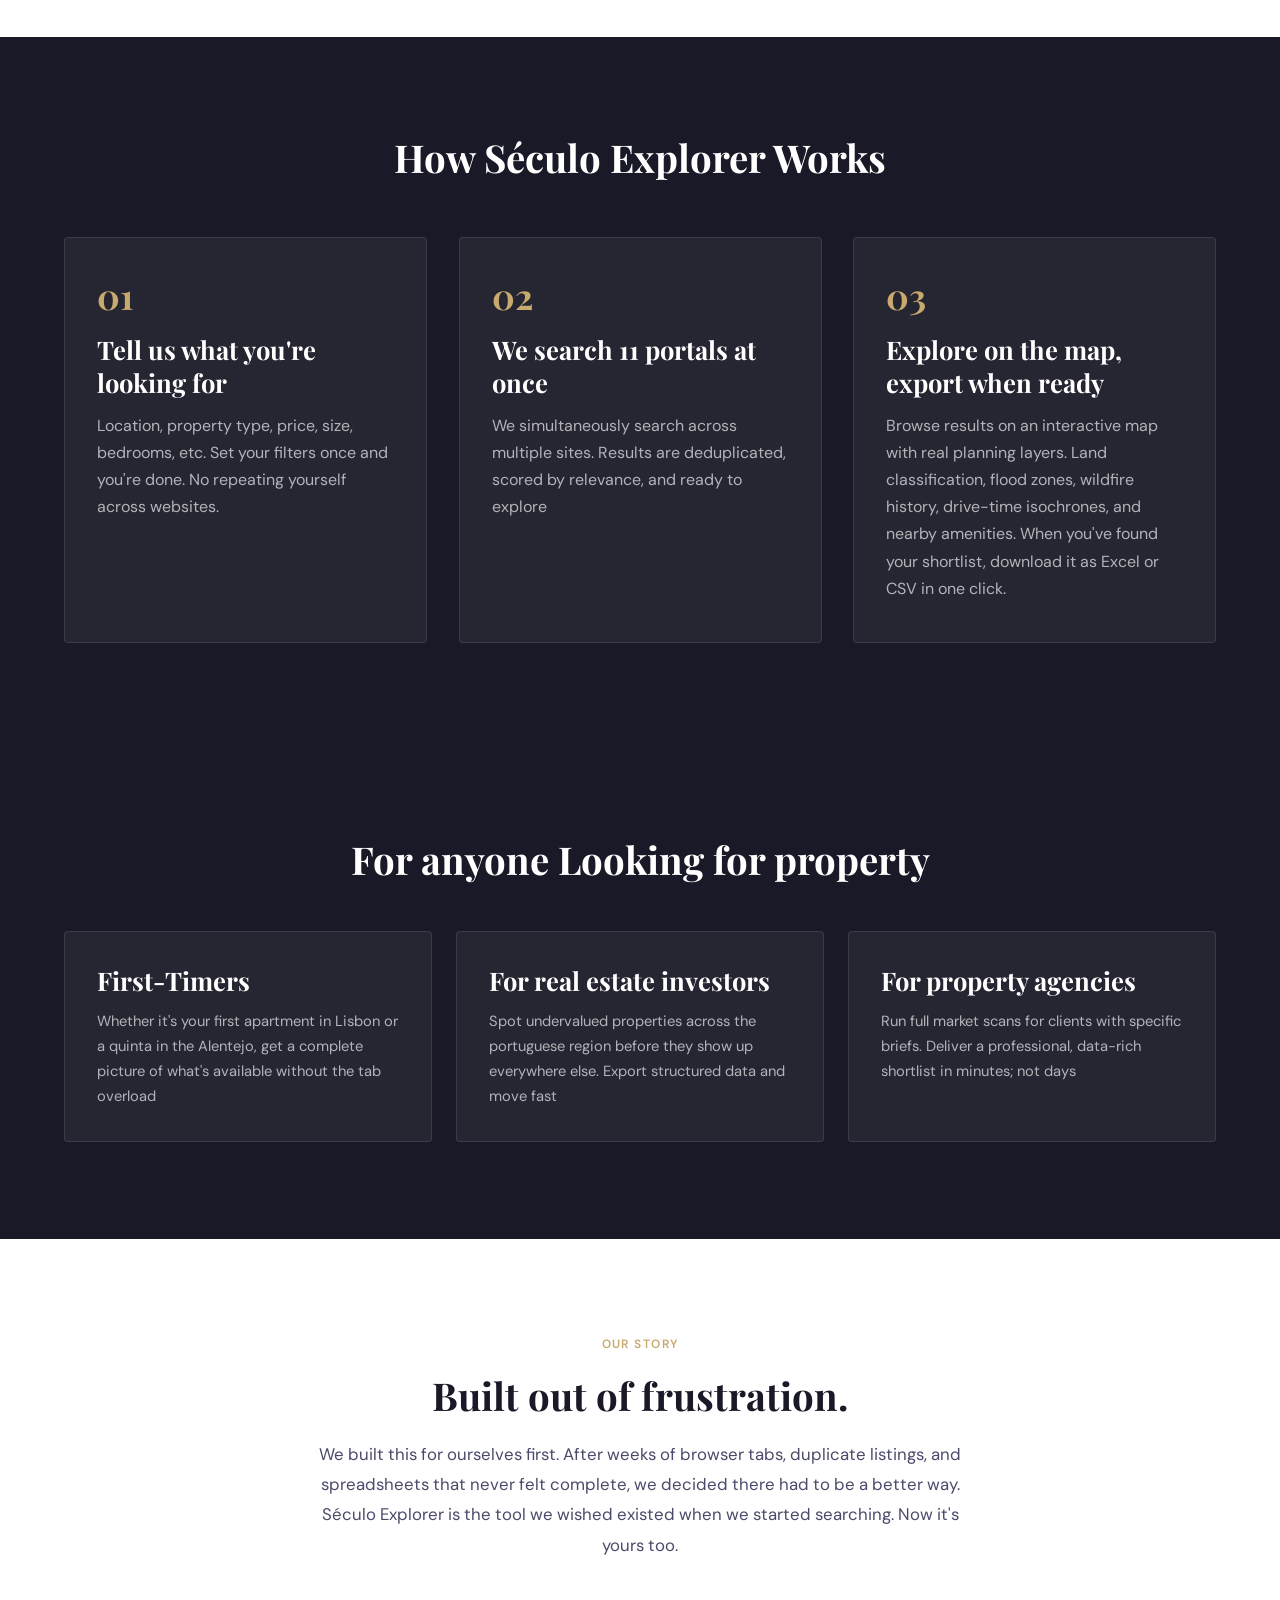
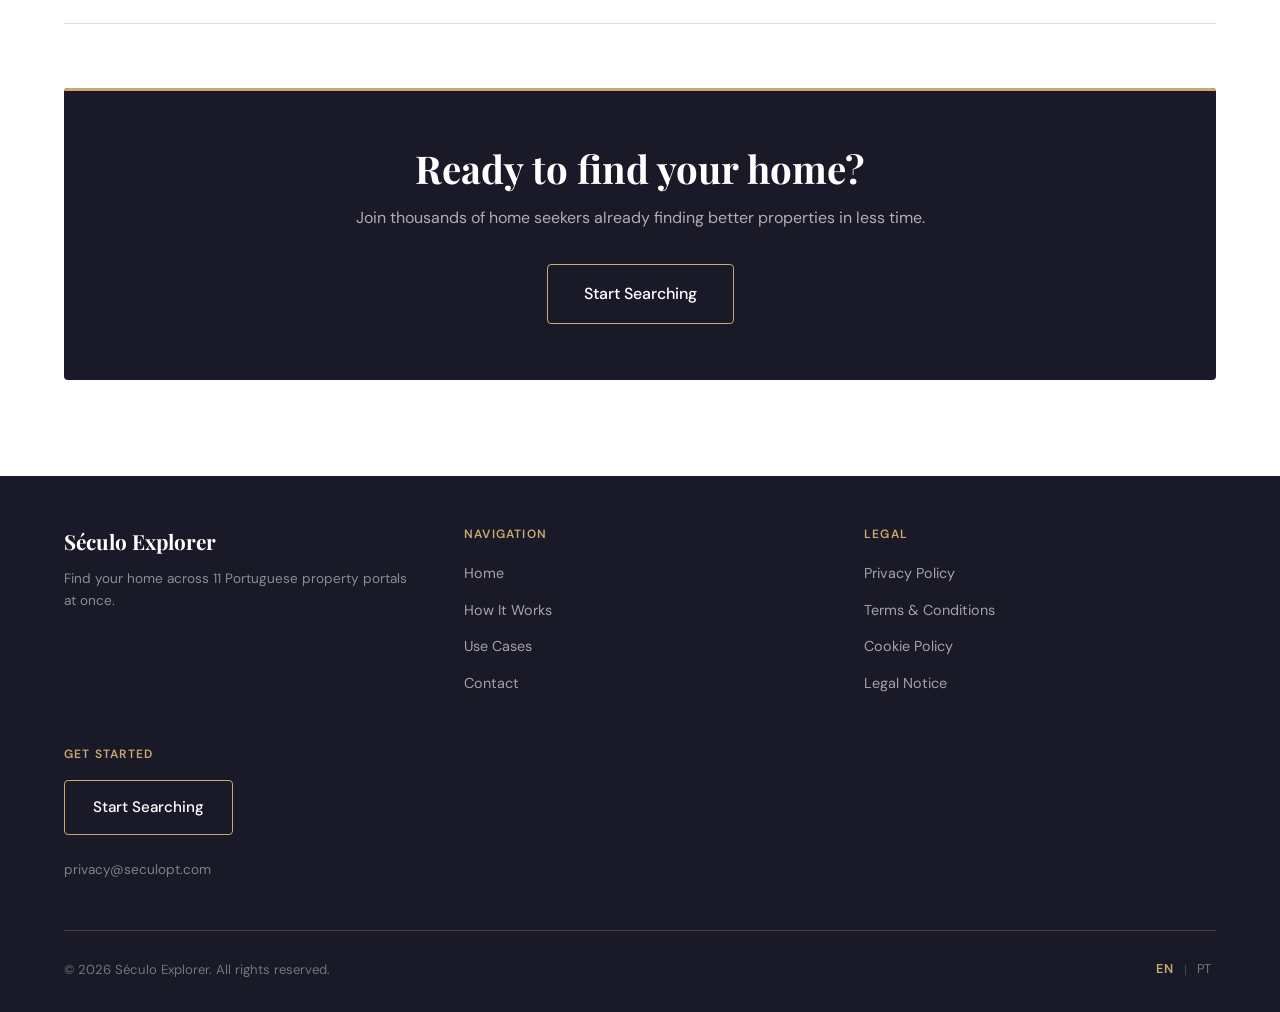
==== commit 830c2a7f: "changing the info to target all consumers" ====
--- a/index.html
+++ b/index.html
@@ -3,8 +3,8 @@
 <head>
   <meta charset="UTF-8" />
   <meta name="viewport" content="width=device-width, initial-scale=1.0" />
-  <meta name="description" content="Século Explorer aggregates 11 Portuguese property portals into one intelligent search. Filter by zone, price, area, and use — and export results instantly." />
-  <title>Século Explorer — Portuguese Real Estate Intelligence</title>
+  <meta name="description" content="Século Explorer searches 11 Portuguese property portals at once. Find your home faster — filter by location, price, size, and type all in one place." />
+  <title>Século Explorer — Find Your Home in Portugal</title>
 
   <!-- Google Fonts -->
   <link rel="preconnect" href="https://fonts.googleapis.com" />
@@ -34,7 +34,7 @@
         <li><a href="#how-it-works" data-en="How It Works" data-pt="Como Funciona">How It Works</a></li>
         <li><a href="#use-cases" data-en="Use Cases" data-pt="Casos de Uso">Use Cases</a></li>
         <li>
-          <a href="contact.html" class="btn btn-outline" data-en="Request a Demo" data-pt="Pedir Demonstração">Request a Demo</a>
+          <a href="contact.html" class="btn btn-outline" data-en="Start Searching" data-pt="Começar a Procurar">Start Searching</a>
         </li>
       </ul>
 
@@ -61,25 +61,25 @@
   <section class="hero" aria-label="Hero">
     <div class="hero-inner">
       <div class="hero-content">
-        <span class="hero-eyebrow" data-en=" Real Estate Intelligence" data-pt="Inteligência Imobiliária "> Real Estate Intelligence</span>
-        <h1 data-en="Find the Right Property. First Time." data-pt="Encontre o Imóvel Certo. À Primeira.">Find the Right Property. First Time.</h1>
-        <p class="hero-sub" data-en="Século Explorer aggregates 11 Portuguese property portals into one intelligent search. Filter by zone, price, area, and use. Export results instantly." data-pt="O Século Explorer agrega 11 portais imobiliários portugueses numa pesquisa inteligente. Filtre por zona, preço, área e uso — e exporte resultados instantaneamente.">Século Explorer aggregates 11 Portuguese property portals into one intelligent search. Filter by zone, price, area, and use — and export results instantly.</p>
+        <span class="hero-eyebrow" data-en="Smart Property Search" data-pt="Pesquisa Imobiliária Inteligente">Smart Property Search</span>
+        <h1 data-en="Stop searching. Start finding." data-pt="Encontre a Sua Casa em Portugal. Mais Depressa.">Find Your Home in Portugal. Faster.</h1>
+        <p class="hero-sub" data-en="Most people spend weeks jumping between property websites before finding anything worth visiting. Século Explorer searches across Portugal's top portals in one go. We quietly remove the duplicates, and show you what's actually out there. Set your filters and browse an interactive map of results. Dig deeper with map overlays covering land classification, flood zones, wildfire history, urban rehabilitation areas, drive-time isochrones, nearby amenities and more. Found something you like? Export your favourites to CSV and compare at your own pace." data-pt="A maioria das pessoas passa semanas a saltar entre portais imobiliários antes de encontrar algo que valha a pena visitar. O Século Explorer pesquisa os principais portais portugueses de uma só vez. Eliminamos os duplicados automaticamente e mostramos-lhe o que realmente existe no mercado. Defina os seus filtros e explore um mapa interativo com os resultados. Aprofunde a sua análise com camadas de informação sobre classificação do solo, zonas inundáveis, histórico de incêndios, áreas de reabilitação urbana, isócronas de tempo de condução, equipamentos nas proximidades e muito mais. Encontrou algo que lhe interessa? Exporte os seus favoritos para CSV e compare ao seu ritmo.">Século Explorer searches 11 Portuguese property portals at once, so you see every listing in one place. Filter by location, price, size, and type — and stop wasting time switching between sites.</p>
         <div class="hero-actions">
-          <a href="contact.html" class="btn btn-outline" data-en="Request a Demo" data-pt="Pedir Demonstração">Request a Demo</a>
+          <a href="contact.html" class="btn btn-outline" data-en="Start Searching" data-pt="Começar a Procurar">Start Searching</a>
           <a href="#how-it-works" class="btn btn-outline" data-en="See How It Works" data-pt="Ver Como Funciona">See How It Works</a>
         </div>
         <div class="hero-stats">
           <div class="stat-pill">
             <span class="stat-number">11</span>
-            <span class="stat-label" data-en="portals covered" data-pt="portais cobertos">portals covered</span>
+            <span class="stat-label" data-en="portals in one search" data-pt="portais numa pesquisa">portals in one search</span>
           </div>
           <div class="stat-pill">
             <span class="stat-number">85%+</span>
-            <span class="stat-label" data-en="market coverage" data-pt="cobertura de mercado">market coverage</span>
+            <span class="stat-label" data-en="of the market covered" data-pt="do mercado coberto">of the market covered</span>
           </div>
           <div class="stat-pill">
-            <span class="stat-number">XLS</span>
-            <span class="stat-label" data-en="Export to Excel / CSV" data-pt="Exportar Excel / CSV">Export to Excel / CSV</span>
+            <span class="stat-number">0</span>
+            <span class="stat-label" data-en="tabs to juggle" data-pt="abas para gerir">tabs to juggle</span>
           </div>
         </div>
       </div>
@@ -96,8 +96,8 @@
         <!-- Left: text -->
         <div class="problem-col animate-on-scroll">
           <span class="section-label" data-en="The Problem" data-pt="O Problema">The Problem</span>
-          <h2 data-en="The Portuguese property market is fragmented." data-pt="O mercado imobiliário português é fragmentado.">The Portuguese property market is fragmented.</h2>
-          <p class="problem-body" data-en="Finding the right property means jumping between ImóVirtual, Idealista, SuperCasa, and dozens of regional portals separately. Losing time, dealing with duplicate listings, and comparing data manually." data-pt="Encontrar o imóvel certo significa saltar entre o ImóVirtual, o Idealista, o SuperCasa e dezenas de portais regionais separadamente. Tempo perdido, anúncios duplicados e comparação manual de dados.">Finding the right property means jumping between ImóVirtual, Idealista, SuperCasa, and dozens of regional portals separately. Losing time, dealing with duplicate listings, and comparing data manually.</p>
+          <h2 data-en="Finding a property shouldn't feel like a second job" data-pt="Procurar propriedade não deve ser um segundo trabalho">Finding a property shouldn't feel like a second job</h2>
+          <p class="problem-body" data-en="Between ImóVirtual, Idealista, SuperCasa, and a dozen regional portals, the same listing appears three times, filters work differently everywhere, and there's no single place to compare what you've found. Whether you're buying your first home, relocating, or scouting an investment, the process eats time you don't have." data-pt="Entre o ImóVirtual, o Idealista, o SuperCasa e uma dúzia de portais regionais, o mesmo anúncio aparece três vezes, os filtros funcionam de forma diferente em todos os lugares e não há um único local para comparar o que você encontrou. Seja você a comprar a sua primeira casa, mudar-se ou procurar uma investimento, o processo consome tempo que você não tem.">Finding a home means checking ImóVirtual, Idealista, SuperCasa, and dozens of other portals — one by one. Listings overlap, filters differ, and you can easily miss the perfect option buried on a smaller site.</p>
           <ul class="problem-list">
             <li>
               <span class="problem-icon">&#x23F1;</span>
@@ -105,12 +105,17 @@
             </li>
             <li>
               <span class="problem-icon">&#x1F4CB;</span>
-              <span data-en="Inconsistent filters across platforms" data-pt="Filtros inconsistentes entre plataformas">Inconsistent filters across platforms</span>
+              <span data-en="The same listing on five different sites, at five different prices" data-pt="O mesmo anúncio a aparecer em cinco portais diferentes">The same listing on five different sites, at five different prices</span>
             </li>
             <li>
-              <span class="problem-icon">&#x1F4CA;</span>
-              <span data-en="No way to export and compare at scale" data-pt="Sem forma de exportar e comparar à escala">No way to export and compare at scale</span>
+              <span class="problem-icon">&#x1F50D;</span>
+              <span data-en="Great options hidden on smaller, lesser-known portals" data-pt="Boas opções escondidas em portais mais pequenos e menos conhecidos">Great options hidden on smaller, lesser-known portals</span>
             </li>
+            <li>
+              <span class="problem-icon">📊</span>
+              <span data-en="No way to see everything side by side and actually decide" data-pt="Nenhuma forma de ver tudo lado a lado e decidir realmente">No way to see everything side by side and actually decide</span>
+            </li>
+
           </ul>
         </div>
 
@@ -131,22 +136,22 @@
         <!-- Step 1 -->
         <div class="step-card animate-on-scroll">
           <div class="step-number">01</div>
-          <h3 data-en="Set your parameters" data-pt="Defina os seus parâmetros">Set your parameters</h3>
-          <p data-en="Define zone, property type, price, area, bedrooms, and required features. Every filter maps directly to the underlying portal APIs." data-pt="Defina zona, tipo de imóvel, preço, área, quartos e características necessárias. Cada filtro mapeia diretamente para as APIs dos portais.">Define zone, property type, price, area, bedrooms, and required features. Every filter maps directly to the underlying portal APIs.</p>
+          <h3 data-en="Tell us what you're looking for" data-pt="Diga-nos o que procura">Tell us what you're looking for</h3>
+          <p data-en="Location, property type, price, size, bedrooms, etc. Set your filters once and you're done. No repeating yourself across websites." data-pt="Localização, tipo de imóvel, preço, tamanho, número de quartos, etc. Defina seus filtros uma vez e está feito. Não precisa se repetir em vários sites.">Choose your location, property type, price range, number of bedrooms, and any features that matter to you. It only takes a moment.</p>
         </div>
 
         <!-- Step 2 -->
         <div class="step-card animate-on-scroll">
           <div class="step-number">02</div>
-          <h3 data-en="Search 11 portals at once" data-pt="Pesquise 11 portais de uma vez">Search 11 portals at once</h3>
-          <p data-en="One click aggregates ImóVirtual, SuperCasa, and 9 secondary portals. Results are deduplicated and ranked by match score." data-pt="Um clique agrega o ImóVirtual, SuperCasa e 9 portais secundários. Os resultados são deduplicados e classificados por pontuação de correspondência.">One click aggregates ImóVirtual, SuperCasa, and 9 secondary portals. Results are deduplicated and ranked by match score.</p>
+          <h3 data-en="We search 11 portals at once" data-pt="Pesquisamos 11 portais de uma vez">We search 11 portals at once</h3>
+          <p data-en="We simultaneously search across multiple sites. Results are deduplicated, scored by relevance, and ready to explore" data-pt="Pesquisamos simultaneamente em múltiplos sites. Os resultados são deduplicados, classificados por relevância e prontos para serem explorados.">Século Explorer simultaneously searches ImóVirtual, Idealista, SuperCasa, and 8 more portals. Duplicate listings are removed so you only see real options.</p>
         </div>
 
         <!-- Step 3 -->
         <div class="step-card animate-on-scroll">
           <div class="step-number">03</div>
-          <h3 data-en="Export and decide" data-pt="Exporte e decida">Export and decide</h3>
-          <p data-en="Download a structured Excel or CSV file with URL, price, area, photos, and contact info. Integrated map view included." data-pt="Descarregue um ficheiro Excel ou CSV estruturado com URL, preço, área, fotos e contacto. Vista de mapa integrada incluída.">Download a structured Excel or CSV file with URL, price, area, photos, and contact info. Integrated map view included.</p>
+          <h3 data-en="Explore on the map, export when ready" data-pt="Explore no mapa, exporte quando estiver pronto">Explore on the map, export when ready</h3>
+          <p data-en="Browse results on an interactive map with real planning layers. Land classification, flood zones, wildfire history, drive-time isochrones, and nearby amenities. When you've found your shortlist, download it as Excel or CSV in one click." data-pt="Navegue pelos resultados num mapa interativo com camadas de planeamento real. Classificação de terras, zonas de enchentes, histórico de incêndios florestais, iscronas de tempo de condução e comodidades próximas. Quando tiver encontrado a sua lista curta, descarregue-a como Excel ou CSV com um clique.">Explore the map to visualize properties and their surroundings. When you've found your shortlist, download it as Excel or CSV in one click.</p>
         </div>
       </div>
     </div>
@@ -159,25 +164,27 @@
   <section class="section use-cases-section" id="use-cases">
     <div class="container">
       <div class="use-cases-header">
-        <h2 class="use-cases-heading" data-en="Built for Professionals" data-pt="Criado para Profissionais">Built for Professionals</h2>
+        <h2 class="use-cases-heading" data-en="For anyone Looking for property" data-pt="Para qualquer pessoa que esteja à procura de propriedade">For Everyone Looking for a Property</h2>
       </div>
       <div class="use-cases-grid">
         <!-- Card 1 -->
         <div class="use-case-card animate-on-scroll">
-          <h3 data-en="Real Estate Investors" data-pt="Investidores Imobiliários">Real Estate Investors</h3>
-          <p data-en="Identify undervalued estates and quintas across Lisbon, Sintra, Cascais, and Setúbal before they appear on mainstream platforms." data-pt="Identifique propriedades e quintas subvalorizadas em Lisboa, Sintra, Cascais e Setúbal antes de aparecerem nas plataformas convencionais.">Identify undervalued estates and quintas across Lisbon, Sintra, Cascais, and Setúbal before they appear on mainstream platforms.</p>
+          <h3 data-en="First-Timers" data-pt="Compradores pela Primeira Vez">First-Timers</h3>
+
+          <p data-en="Whether it's your first apartment in Lisbon or a quinta in the Alentejo, get a complete picture of what's available without the tab overload" data-pt="
+        Seja um apartamento em Lisboa ou uma quinta no Alentejo, tenha uma visão completa do que existe no mercado — sem o caos dos mil separadores abertos.">Whether it's your first apartment in Lisbon or a quinta in the Alentejo, get a complete picture of what's available without the tab overload</p>
         </div>
 
         <!-- Card 2 -->
         <div class="use-case-card animate-on-scroll">
-          <h3 data-en="Property Agencies" data-pt="Agências Imobiliárias">Property Agencies</h3>
-          <p data-en="Run systematic market scans for clients with specific briefs. Deliver professional shortlists with full data in minutes, not days." data-pt="Execute pesquisas de mercado sistemáticas para clientes com briefings específicos. Entregue listas curtas profissionais com dados completos em minutos.">Run systematic market scans for clients with specific briefs. Deliver professional shortlists with full data in minutes, not days.</p>
+          <h3 data-en="For real estate investors" data-pt="Para Investidores de Imóveis">For real estate investors</h3>
+          <p data-en="Spot undervalued properties across the portuguese region before they show up everywhere else. Export structured data and move fast" data-pt="Identifique propriedades subavaliadas em toda a região portuguesa antes de aparecerem em outros lugares. Exporte dados estruturados e avance rapidamente.">Spot undervalued properties across the portuguese region before they show up everywhere else. Export structured data and move fast</p>
         </div>
 
         <!-- Card 3 -->
         <div class="use-case-card animate-on-scroll">
-          <h3 data-en="Special-Use Developers" data-pt="Promotores de Uso Especial">Special-Use Developers</h3>
-          <p data-en="Find properties matching complex requirements — healthcare, hospitality, education. Filter by mixed-use zoning and minimum land area." data-pt="Encontre imóveis que correspondam a requisitos complexos — saúde, hotelaria, educação. Filtre por zonamento misto e área mínima de terreno.">Find properties matching complex requirements — healthcare, hospitality, education. Filter by mixed-use zoning and minimum land area.</p>
+          <h3 data-en="For property agencies" data-pt="Para Agências de Imóveis">For property agencies</h3>
+          <p data-en="Run full market scans for clients with specific briefs. Deliver a professional, data-rich shortlist in minutes; not days" data-pt="Realize varreduras completas do mercado para clientes com briefs específicos. Entregue uma lista profissional e rica em dados em minutos, não em dias.">Run full market scans for clients with specific briefs. Deliver a professional, data-rich shortlist in minutes — not days.</p>
         </div>
       </div>
     </div>
@@ -190,18 +197,18 @@
   <section class="section origin-section">
     <div class="container">
       <div class="origin-content animate-on-scroll">
-        <span class="section-label" data-en="Origin Story" data-pt="História de Origem">Origin Story</span>
-        <h2 data-en="Built out of necessity." data-pt="Criado por necessidade.">Built out of necessity.</h2>
-        <p class="origin-body" data-en="Século Explorer was created after weeks of manual searching across different fragmented portals. We realized this was taking a huge amount of time and decided to build a tool that would facilitate the search process. Século Explorer was able to find 20+ viable options in minutes. Now we're making it available to other professionals who face the same challenge." data-pt="O Século Explorer foi criado após semanas de pesquisa manual em diferentes portais fragmentados. Percebemos que isto consumia demasiado tempo e decidimos construir uma ferramenta que facilitasse o processo de pesquisa. O Século Explorer conseguiu encontrar mais de 20 opções viáveis em minutos. Agora estamos a disponibilizá-la a outros profissionais que enfrentam o mesmo desafio.">Século Explorer was created after weeks of manual searching across different fragmented portals. We realized this was taking a huge amount of time and decided to build a tool that would facilitate the search process. Século Explorer was able to find 20+ viable options in minutes. Now we're making it available to other professionals who face the same challenge.</p>
+        <span class="section-label" data-en="Our Story" data-pt="A Nossa História">Our Story</span>
+        <h2 data-en="Built out of frustration." data-pt="Criado por frustração.">Built out of frustration.</h2>
+        <p class="origin-body" data-en="We built this for ourselves first. After weeks of browser tabs, duplicate listings, and spreadsheets that never felt complete, we decided there had to be a better way. Século Explorer is the tool we wished existed when we started searching. Now it's yours too." data-pt="Construímos isto para nós primeiro. Depois de semanas entre separadores abertos, anúncios duplicados e folhas de cálculo que nunca pareciam completas, decidimos que tinha de haver uma forma melhor. O Século Explorer é a ferramenta que gostaríamos de ter tido quando começámos a pesquisar. Agora é também sua. "> We built this for ourselves first. After weeks of browser tabs, duplicate listings, and spreadsheets that never felt complete, we decided there had to be a better way. Século Explorer is the tool we wished existed when we started searching. Now it's yours too.</p>
       </div>
 
       <hr class="divider" />
 
       <div class="cta-card">
         <div class="cta-accent-line"></div>
-        <h2 class="cta-heading" data-en="Ready to search smarter?" data-pt="Pronto para pesquisar de forma mais inteligente?">Ready to search smarter?</h2>
-        <p class="cta-sub" data-en="Join professionals who are already finding the right properties in a fraction of the time." data-pt="Junte-se aos profissionais que já encontram os imóveis certos mais rapidamente.">Join professionals who are already finding the right properties faster.</p>
-        <a href="contact.html" class="btn btn-outline cta-btn" data-en="Request a Demo" data-pt="Pedir Demonstração">Request a Demo</a>
+        <h2 class="cta-heading" data-en="Ready to find your home?" data-pt="Pronto para encontrar a sua casa?">Ready to find your home?</h2>
+        <p class="cta-sub" data-en="Join thousands of home seekers already finding better properties in less time." data-pt="Junte-se a quem já está a encontrar melhores imóveis em menos tempo.">Join thousands of home seekers already finding better properties in less time.</p>
+        <a href="contact.html" class="btn btn-outline cta-btn" data-en="Start Searching" data-pt="Começar a Procurar">Start Searching</a>
       </div>
     </div>
   </section>
@@ -216,7 +223,7 @@
         <!-- Left: Brand -->
         <div class="footer-brand">
           <span class="footer-logo">Século Explorer</span>
-          <p class="footer-tagline" data-en="Intelligent property search for the Portuguese market." data-pt="Pesquisa imobiliária inteligente para o mercado português.">Intelligent property search for the Portuguese market.</p>
+          <p class="footer-tagline" data-en="Find your home across 11 Portuguese property portals at once." data-pt="Encontre a sua casa em 11 portais imobiliários portugueses de uma vez.">Find your home across 11 Portuguese property portals at once.</p>
         </div>
 
         <!-- Centre: Navigation -->
@@ -230,18 +237,29 @@
           </ul>
         </div>
 
+        <!-- Legal -->
+        <div>
+          <p class="footer-heading" data-en="Legal" data-pt="Legal">Legal</p>
+          <ul class="footer-links">
+            <li><a href="privacy-policy.html" data-en="Privacy Policy" data-pt="Política de Privacidade">Privacy Policy</a></li>
+            <li><a href="terms.html" data-en="Terms &amp; Conditions" data-pt="Termos e Condições">Terms &amp; Conditions</a></li>
+            <li><a href="cookie-policy.html" data-en="Cookie Policy" data-pt="Política de Cookies">Cookie Policy</a></li>
+            <li><a href="legal-notice.html" data-en="Legal Notice" data-pt="Aviso Legal">Legal Notice</a></li>
+          </ul>
+        </div>
+
         <!-- Right: Get Started -->
         <div class="footer-nav-col">
           <p class="footer-heading" data-en="Get Started" data-pt="Começar">Get Started</p>
-          <a href="contact.html" class="btn btn-outline" data-en="Request a Demo" data-pt="Pedir Demonstração">Request a Demo</a>
-          <a href="mailto:general@neus42.com" class="footer-email">general@neus42.com</a>
+          <a href="contact.html" class="btn btn-outline" data-en="Start Searching" data-pt="Começar a Procurar">Start Searching</a>
+          <a href="mailto:privacy@seculopt.com" class="footer-email">privacy@seculopt.com</a>
         </div>
       </div>
 
       <hr class="footer-divider" />
 
       <div class="footer-bottom">
-        <span class="footer-copy" data-en="&copy; 2025 S&eacute;culo Explorer. All rights reserved." data-pt="&copy; 2025 S&eacute;culo Explorer. Todos os direitos reservados.">&copy; 2025 S&eacute;culo Explorer. All rights reserved.</span>
+        <span class="footer-copy" data-en="&copy; 2026 S&eacute;culo Explorer. All rights reserved." data-pt="&copy; 2026 S&eacute;culo Explorer. Todos os direitos reservados.">&copy; 2026 S&eacute;culo Explorer. All rights reserved.</span>
         <div class="footer-lang">
           <button class="lang-btn active" data-lang="en">EN</button>
           <span>|</span>
@@ -257,6 +275,7 @@
   ══════════════════════════════════════════ -->
   <script src="js/nav.js"></script>
   <script src="js/lang.js"></script>
+  <script src="js/cookies.js"></script>
 
 
   <!-- ══════════════════════════════════════════
@@ -491,12 +510,16 @@
 
     /* ── Steps Section ── */
     .steps-section {
-      background: var(--color-bg);
+      background: var(--color-primary);
     }
 
     .steps-header {
       text-align: center;
       margin-bottom: 56px;
+    }
+
+    .steps-header h2 {
+      color: var(--color-white);
     }
 
     .steps-grid {
@@ -506,10 +529,10 @@
     }
 
     .step-card {
-      background: var(--color-white);
+      background: rgba(255, 255, 255, 0.06);
+      border: 1px solid rgba(255, 255, 255, 0.1);
       border-radius: var(--radius);
       padding: 40px 32px;
-      box-shadow: 0 2px 16px rgba(26, 26, 46, 0.06);
     }
 
     .step-number {
@@ -522,7 +545,12 @@
     }
 
     .step-card h3 {
+      color: var(--color-white);
       margin-bottom: 12px;
+    }
+
+    .step-card p {
+      color: rgba(255, 255, 255, 0.65);
     }
 
     /* ── Use Cases Section ── */
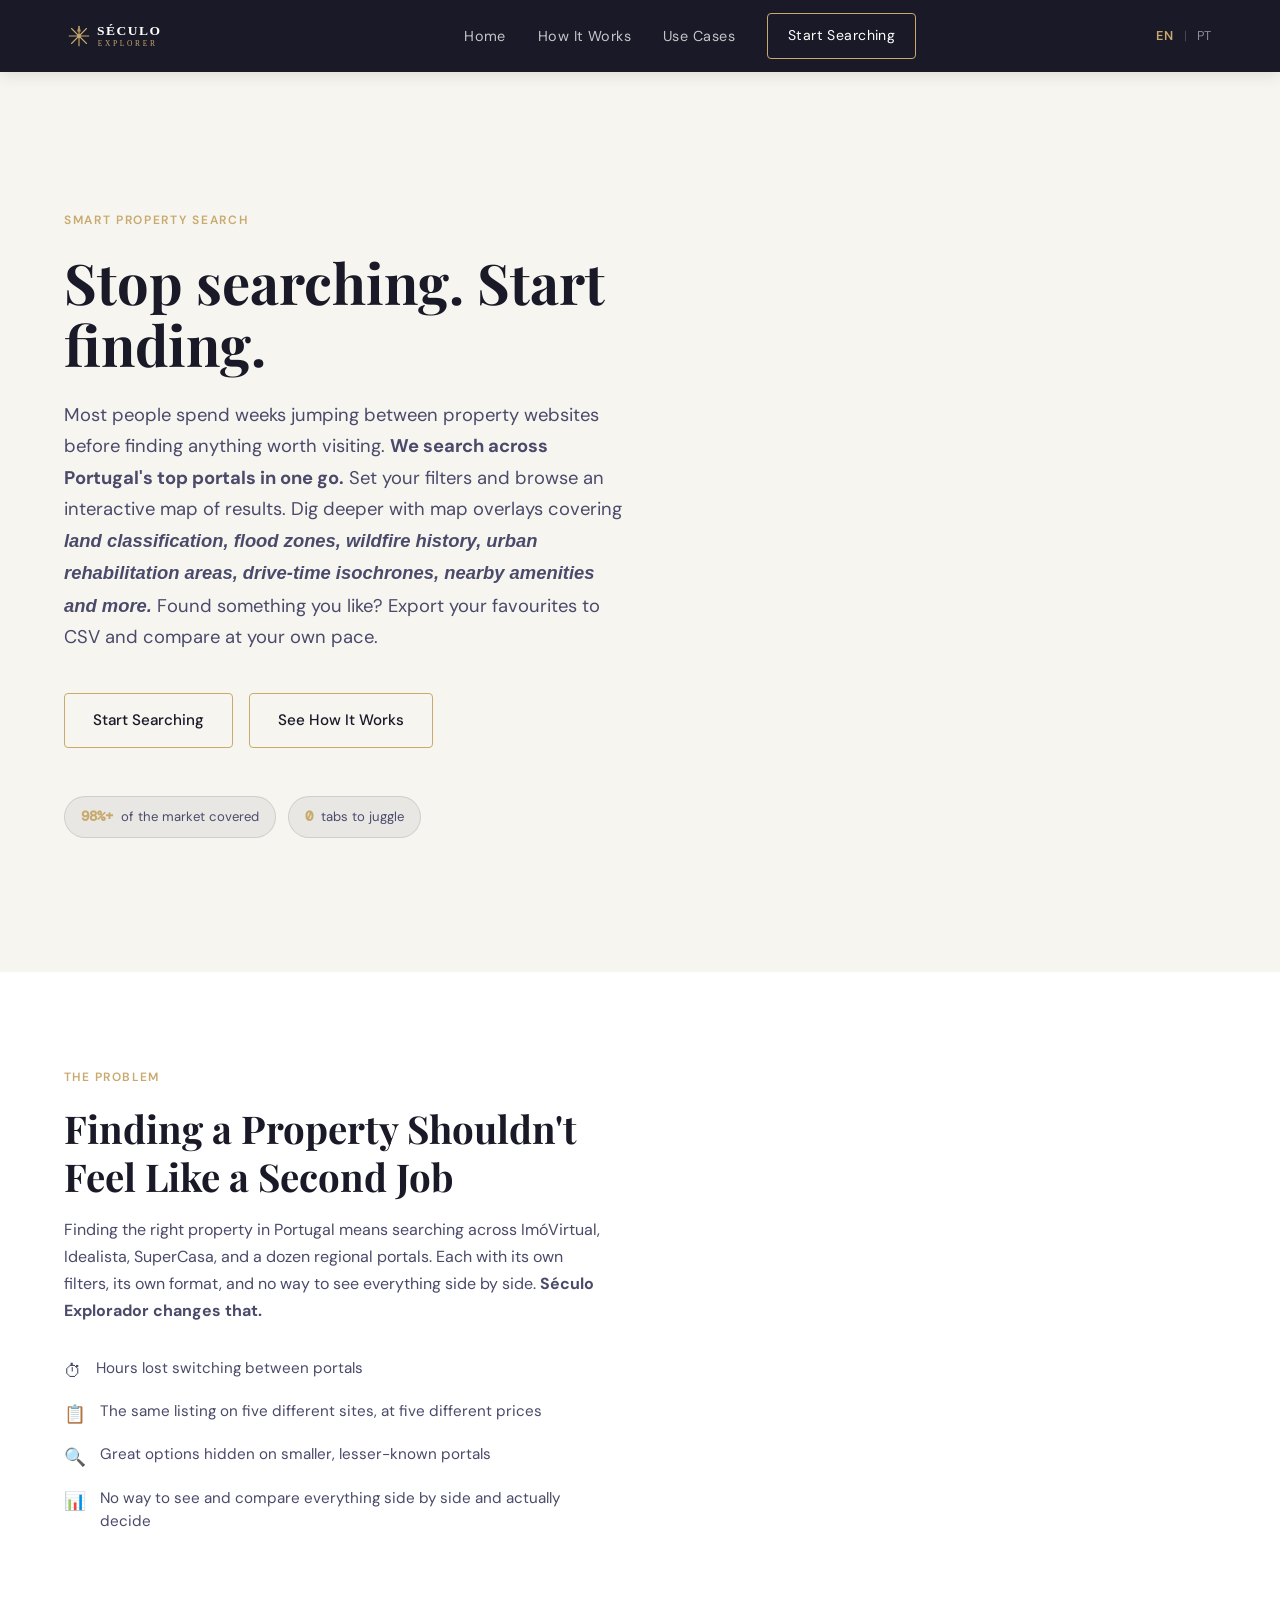
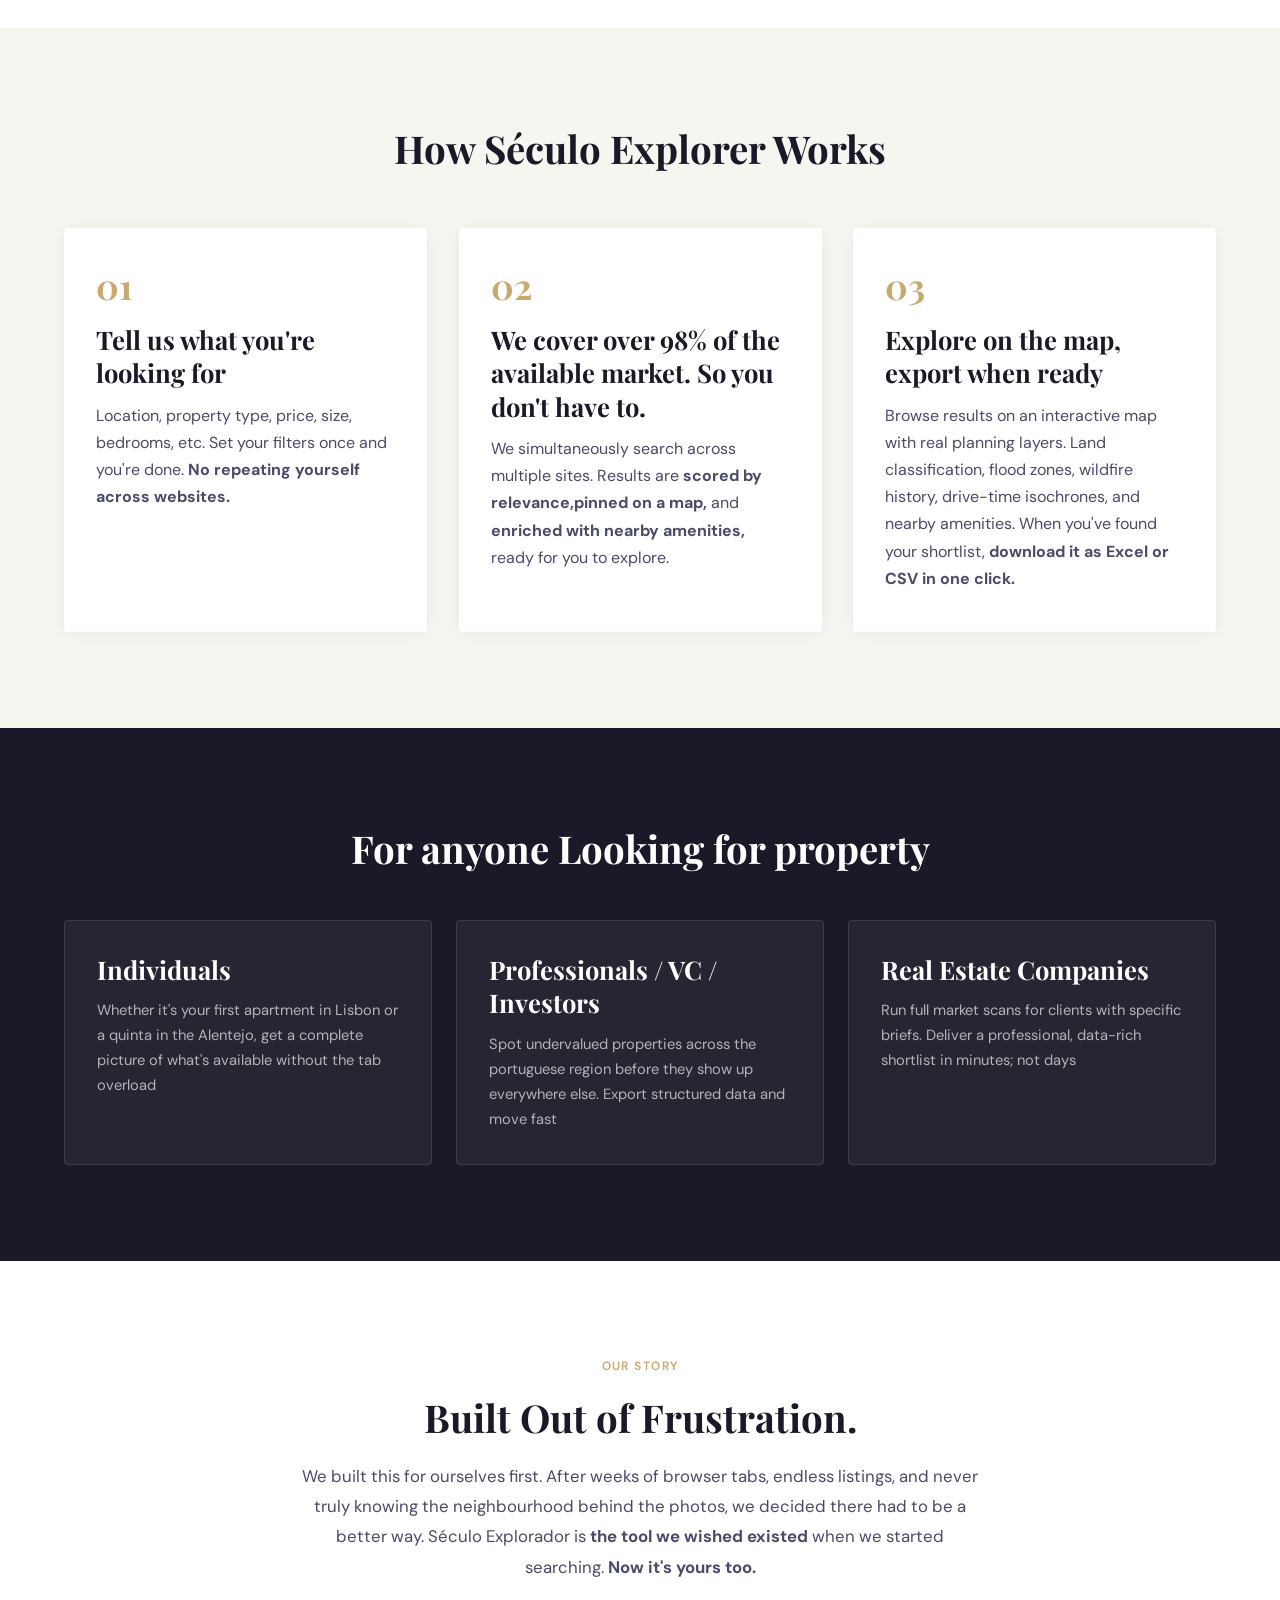
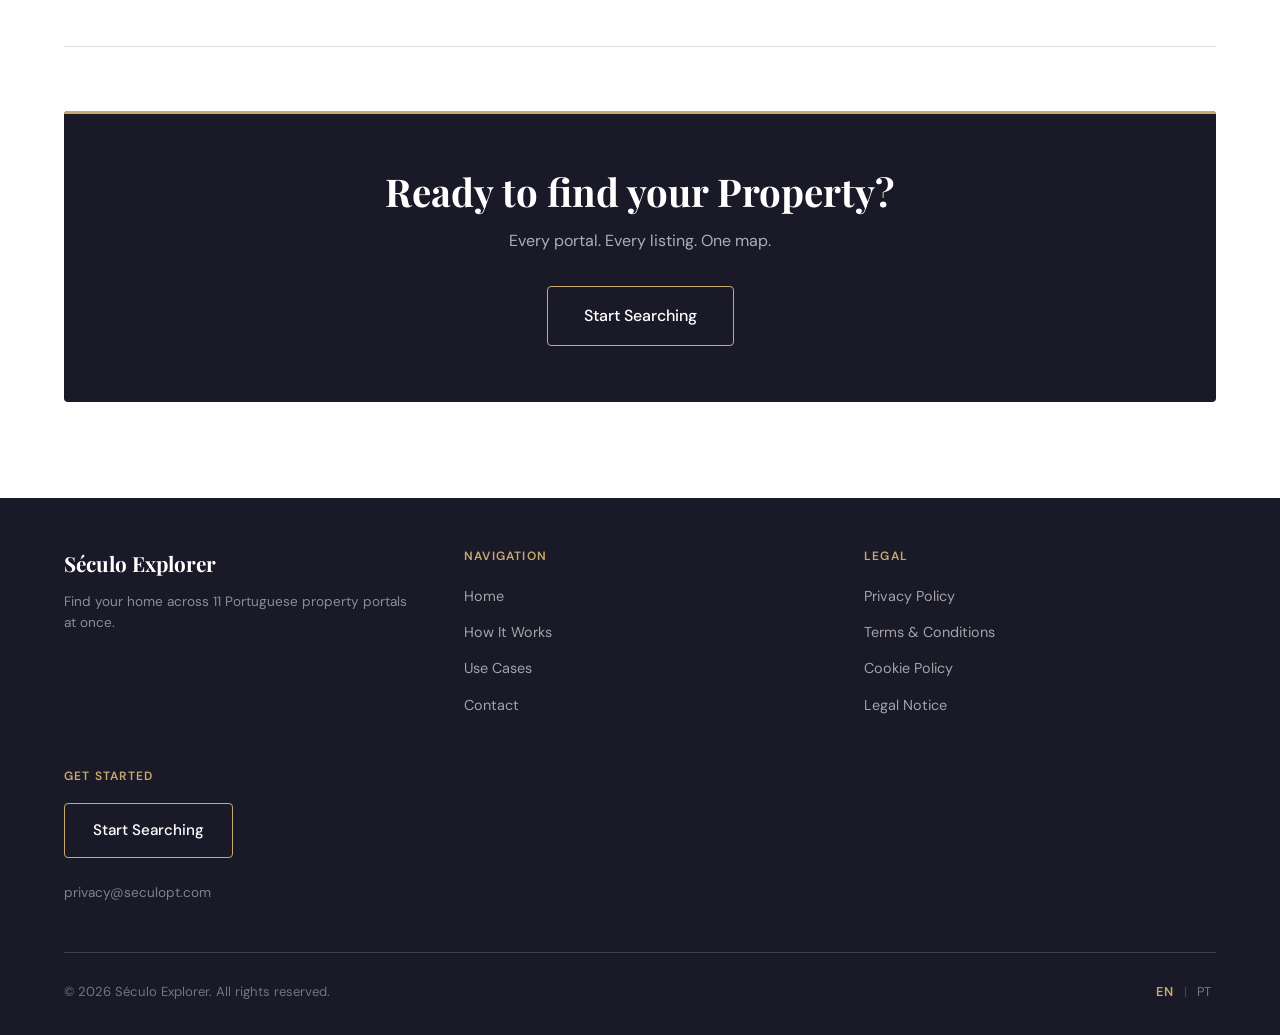
==== commit 95de9580: "changes to the content after meeting with the team Please review the changes and ensure they align w" ====
--- a/index.html
+++ b/index.html
@@ -63,18 +63,16 @@
       <div class="hero-content">
         <span class="hero-eyebrow" data-en="Smart Property Search" data-pt="Pesquisa Imobiliária Inteligente">Smart Property Search</span>
         <h1 data-en="Stop searching. Start finding." data-pt="Encontre a Sua Casa em Portugal. Mais Depressa.">Find Your Home in Portugal. Faster.</h1>
-        <p class="hero-sub" data-en="Most people spend weeks jumping between property websites before finding anything worth visiting. Século Explorer searches across Portugal's top portals in one go. We quietly remove the duplicates, and show you what's actually out there. Set your filters and browse an interactive map of results. Dig deeper with map overlays covering land classification, flood zones, wildfire history, urban rehabilitation areas, drive-time isochrones, nearby amenities and more. Found something you like? Export your favourites to CSV and compare at your own pace." data-pt="A maioria das pessoas passa semanas a saltar entre portais imobiliários antes de encontrar algo que valha a pena visitar. O Século Explorer pesquisa os principais portais portugueses de uma só vez. Eliminamos os duplicados automaticamente e mostramos-lhe o que realmente existe no mercado. Defina os seus filtros e explore um mapa interativo com os resultados. Aprofunde a sua análise com camadas de informação sobre classificação do solo, zonas inundáveis, histórico de incêndios, áreas de reabilitação urbana, isócronas de tempo de condução, equipamentos nas proximidades e muito mais. Encontrou algo que lhe interessa? Exporte os seus favoritos para CSV e compare ao seu ritmo.">Século Explorer searches 11 Portuguese property portals at once, so you see every listing in one place. Filter by location, price, size, and type — and stop wasting time switching between sites.</p>
+        <p class="hero-sub"
+          data-en="Most people spend weeks jumping between property websites before finding anything worth visiting. <strong>We search across Portugal's top portals in one go.</strong> Set your filters and browse an interactive map of results. Dig deeper with map overlays covering <strong><i>land classification, flood zones, wildfire history, urban rehabilitation areas, drive-time isochrones, nearby amenities and more.</i></strong> Found something you like? Export your favourites to CSV and compare at your own pace."
+          data-pt="A maioria das pessoas passa semanas a saltar entre portais imobiliários antes de encontrar algo que valha a pena visitar. <strong>O Século Explorer pesquisa os principais portais portugueses de uma só vez.</strong> Defina os seus filtros e explore um mapa interativo com os resultados. Aprofunde a sua análise com camadas de informação sobre <strong> <i> classificação do solo, zonas inundáveis, histórico de incêndios, áreas de reabilitação urbana, isócronas de tempo de condução, equipamentos nas proximidades e muito mais.</strong></i> Encontrou algo que lhe interessa? Exporte os seus favoritos para CSV e compare ao seu ritmo.">Século Explorer searches 11 Portuguese property portals at once, so you see every listing in one place. Filter by location, price, size, and type — and stop wasting time switching between sites.</p>
         <div class="hero-actions">
           <a href="contact.html" class="btn btn-outline" data-en="Start Searching" data-pt="Começar a Procurar">Start Searching</a>
           <a href="#how-it-works" class="btn btn-outline" data-en="See How It Works" data-pt="Ver Como Funciona">See How It Works</a>
         </div>
         <div class="hero-stats">
           <div class="stat-pill">
-            <span class="stat-number">11</span>
-            <span class="stat-label" data-en="portals in one search" data-pt="portais numa pesquisa">portals in one search</span>
-          </div>
-          <div class="stat-pill">
-            <span class="stat-number">85%+</span>
+            <span class="stat-number">98%+</span>
             <span class="stat-label" data-en="of the market covered" data-pt="do mercado coberto">of the market covered</span>
           </div>
           <div class="stat-pill">
@@ -96,8 +94,12 @@
         <!-- Left: text -->
         <div class="problem-col animate-on-scroll">
           <span class="section-label" data-en="The Problem" data-pt="O Problema">The Problem</span>
-          <h2 data-en="Finding a property shouldn't feel like a second job" data-pt="Procurar propriedade não deve ser um segundo trabalho">Finding a property shouldn't feel like a second job</h2>
-          <p class="problem-body" data-en="Between ImóVirtual, Idealista, SuperCasa, and a dozen regional portals, the same listing appears three times, filters work differently everywhere, and there's no single place to compare what you've found. Whether you're buying your first home, relocating, or scouting an investment, the process eats time you don't have." data-pt="Entre o ImóVirtual, o Idealista, o SuperCasa e uma dúzia de portais regionais, o mesmo anúncio aparece três vezes, os filtros funcionam de forma diferente em todos os lugares e não há um único local para comparar o que você encontrou. Seja você a comprar a sua primeira casa, mudar-se ou procurar uma investimento, o processo consome tempo que você não tem.">Finding a home means checking ImóVirtual, Idealista, SuperCasa, and dozens of other portals — one by one. Listings overlap, filters differ, and you can easily miss the perfect option buried on a smaller site.</p>
+          <h2
+            data-en="Finding a Property Shouldn't Feel Like a Second Job"
+            data-pt="Procurar propriedade não deve ser um segundo trabalho">Finding a property shouldn't feel like a second job</h2>
+          <p class="problem-body"
+            data-en="Finding the right property in Portugal means searching across ImóVirtual, Idealista, SuperCasa, and a dozen regional portals. Each with its own filters, its own format, and no way to see everything side by side. <strong> Século Explorador changes that. </strong>"
+            data-pt="Encontrar o imóvel certo em Portugal significa pesquisar no ImóVirtual, Idealista, SuperCasa e dezenas de portais regionais. Cada um com os seus próprios filtros, o seu próprio formato, e sem forma de ver tudo lado a lado. <strong> O Século Explorador muda isso. </strong>">Finding a home means checking ImóVirtual, Idealista, SuperCasa, and dozens of other portals — one by one. Listings overlap, filters differ, and you can easily miss the perfect option buried on a smaller site.</p>
           <ul class="problem-list">
             <li>
               <span class="problem-icon">&#x23F1;</span>
@@ -113,8 +115,7 @@
             </li>
             <li>
               <span class="problem-icon">📊</span>
-              <span data-en="No way to see everything side by side and actually decide" data-pt="Nenhuma forma de ver tudo lado a lado e decidir realmente">No way to see everything side by side and actually decide</span>
-            </li>
+              <span data-en="No way to see and compare everything side by side and actually decide" data-pt="Sem forma de ver e comparar tudo lado a lado e tomar uma decisão">No way to see and compare everything side by side and actually decide</span>            </li>
 
           </ul>
         </div>
@@ -137,21 +138,27 @@
         <div class="step-card animate-on-scroll">
           <div class="step-number">01</div>
           <h3 data-en="Tell us what you're looking for" data-pt="Diga-nos o que procura">Tell us what you're looking for</h3>
-          <p data-en="Location, property type, price, size, bedrooms, etc. Set your filters once and you're done. No repeating yourself across websites." data-pt="Localização, tipo de imóvel, preço, tamanho, número de quartos, etc. Defina seus filtros uma vez e está feito. Não precisa se repetir em vários sites.">Choose your location, property type, price range, number of bedrooms, and any features that matter to you. It only takes a moment.</p>
+          <p
+            data-en="Location, property type, price, size, bedrooms, etc. Set your filters once and you're done. <strong> No repeating yourself across websites. </strong>"
+            data-pt="Localização, tipo de imóvel, preço, tamanho, número de quartos, etc. Defina seus filtros uma vez e está feito. <strong> Não precisa se repetir em vários sites. </strong>">Choose your location, property type, price range, number of bedrooms, and any features that matter to you. It only takes a moment.</p>
         </div>
 
         <!-- Step 2 -->
         <div class="step-card animate-on-scroll">
           <div class="step-number">02</div>
-          <h3 data-en="We search 11 portals at once" data-pt="Pesquisamos 11 portais de uma vez">We search 11 portals at once</h3>
-          <p data-en="We simultaneously search across multiple sites. Results are deduplicated, scored by relevance, and ready to explore" data-pt="Pesquisamos simultaneamente em múltiplos sites. Os resultados são deduplicados, classificados por relevância e prontos para serem explorados.">Século Explorer simultaneously searches ImóVirtual, Idealista, SuperCasa, and 8 more portals. Duplicate listings are removed so you only see real options.</p>
+          <h3 data-en="We cover over 98% of the available market. So you don't have to." data-pt="Cobrimos mais de 98% do mercado disponível. Então você não precisa.">We cover over 98% of the available market. So you don't have to.</h3>
+          <p
+            data-en="We simultaneously search across multiple sites. Results are <strong> scored by relevance,pinned on a map,</strong> and <strong> enriched with nearby amenities,</strong> ready for you to explore."
+            data-pt="Pesquisamos simultaneamente em múltiplos sites. Os resultados são <strong> classificados por relevância, fixados num mapa,</strong> e <strong> enriquecidos com comodidades próximas,</strong> prontos para serem explorados.">Século Explorer simultaneously searches ImóVirtual, Idealista, SuperCasa, and 8 more portals. Duplicate listings are removed so you only see real options.</p>
         </div>
 
         <!-- Step 3 -->
         <div class="step-card animate-on-scroll">
           <div class="step-number">03</div>
           <h3 data-en="Explore on the map, export when ready" data-pt="Explore no mapa, exporte quando estiver pronto">Explore on the map, export when ready</h3>
-          <p data-en="Browse results on an interactive map with real planning layers. Land classification, flood zones, wildfire history, drive-time isochrones, and nearby amenities. When you've found your shortlist, download it as Excel or CSV in one click." data-pt="Navegue pelos resultados num mapa interativo com camadas de planeamento real. Classificação de terras, zonas de enchentes, histórico de incêndios florestais, iscronas de tempo de condução e comodidades próximas. Quando tiver encontrado a sua lista curta, descarregue-a como Excel ou CSV com um clique.">Explore the map to visualize properties and their surroundings. When you've found your shortlist, download it as Excel or CSV in one click.</p>
+          <p
+            data-en="Browse results on an interactive map with real planning layers. Land classification, flood zones, wildfire history, drive-time isochrones, and nearby amenities. When you've found your shortlist, <strong>download it as Excel or CSV in one click.</strong>"
+            data-pt="Navegue pelos resultados num mapa interativo com camadas de planeamento real. Classificação de terras, zonas de enchentes, histórico de incêndios florestais, iscronas de tempo de condução e comodidades próximas. Quando tiver encontrado a sua lista curta, <strong>descarregue-a como Excel ou CSV com um clique.</strong>">Explore the map to visualize properties and their surroundings. When you've found your shortlist, download it as Excel or CSV in one click.</p>
         </div>
       </div>
     </div>
@@ -169,22 +176,27 @@
       <div class="use-cases-grid">
         <!-- Card 1 -->
         <div class="use-case-card animate-on-scroll">
-          <h3 data-en="First-Timers" data-pt="Compradores pela Primeira Vez">First-Timers</h3>
-
-          <p data-en="Whether it's your first apartment in Lisbon or a quinta in the Alentejo, get a complete picture of what's available without the tab overload" data-pt="
-        Seja um apartamento em Lisboa ou uma quinta no Alentejo, tenha uma visão completa do que existe no mercado — sem o caos dos mil separadores abertos.">Whether it's your first apartment in Lisbon or a quinta in the Alentejo, get a complete picture of what's available without the tab overload</p>
+          <h3 data-en="Individuals" data-pt="Indivíduos">Individuals</h3>
+
+          <p
+            data-en="Whether it's your first apartment in Lisbon or a quinta in the Alentejo, get a complete picture of what's available without the tab overload"
+            data-pt="Seja um apartamento em Lisboa ou uma quinta no Alentejo, tenha uma visão completa do que existe no mercado — sem o caos dos mil separadores abertos.">Whether it's your first apartment in Lisbon or a quinta in the Alentejo, get a complete picture of what's available without the tab overload</p>
         </div>
 
         <!-- Card 2 -->
         <div class="use-case-card animate-on-scroll">
-          <h3 data-en="For real estate investors" data-pt="Para Investidores de Imóveis">For real estate investors</h3>
-          <p data-en="Spot undervalued properties across the portuguese region before they show up everywhere else. Export structured data and move fast" data-pt="Identifique propriedades subavaliadas em toda a região portuguesa antes de aparecerem em outros lugares. Exporte dados estruturados e avance rapidamente.">Spot undervalued properties across the portuguese region before they show up everywhere else. Export structured data and move fast</p>
+          <h3 data-en="Professionals / VC / Investors" data-pt="Profissionais / VC / Investidores">Professionals / VC / Investors</h3>
+          <p
+            data-en="Spot undervalued properties across the portuguese region before they show up everywhere else. Export structured data and move fast"
+            data-pt="Identifique propriedades subavaliadas em toda a região portuguesa antes de aparecerem em outros lugares. Exporte dados estruturados e avance rapidamente.">Spot undervalued properties across the portuguese region before they show up everywhere else. Export structured data and move fast</p>
         </div>
 
         <!-- Card 3 -->
         <div class="use-case-card animate-on-scroll">
-          <h3 data-en="For property agencies" data-pt="Para Agências de Imóveis">For property agencies</h3>
-          <p data-en="Run full market scans for clients with specific briefs. Deliver a professional, data-rich shortlist in minutes; not days" data-pt="Realize varreduras completas do mercado para clientes com briefs específicos. Entregue uma lista profissional e rica em dados em minutos, não em dias.">Run full market scans for clients with specific briefs. Deliver a professional, data-rich shortlist in minutes — not days.</p>
+          <h3 data-en="Real Estate Companies" data-pt="Para Agências de Imóveis">Real Estate Companies</h3>
+          <p
+            data-en="Run full market scans for clients with specific briefs. Deliver a professional, data-rich shortlist in minutes; not days"
+            data-pt="Realize varreduras completas do mercado para clientes com briefs específicos. Entregue uma lista profissional e rica em dados em minutos, não em dias.">Run full market scans for clients with specific briefs. Deliver a professional, data-rich shortlist in minutes — not days.</p>
         </div>
       </div>
     </div>
@@ -198,16 +210,18 @@
     <div class="container">
       <div class="origin-content animate-on-scroll">
         <span class="section-label" data-en="Our Story" data-pt="A Nossa História">Our Story</span>
-        <h2 data-en="Built out of frustration." data-pt="Criado por frustração.">Built out of frustration.</h2>
-        <p class="origin-body" data-en="We built this for ourselves first. After weeks of browser tabs, duplicate listings, and spreadsheets that never felt complete, we decided there had to be a better way. Século Explorer is the tool we wished existed when we started searching. Now it's yours too." data-pt="Construímos isto para nós primeiro. Depois de semanas entre separadores abertos, anúncios duplicados e folhas de cálculo que nunca pareciam completas, decidimos que tinha de haver uma forma melhor. O Século Explorer é a ferramenta que gostaríamos de ter tido quando começámos a pesquisar. Agora é também sua. "> We built this for ourselves first. After weeks of browser tabs, duplicate listings, and spreadsheets that never felt complete, we decided there had to be a better way. Século Explorer is the tool we wished existed when we started searching. Now it's yours too.</p>
+        <h2 data-en="Built Out of Frustration." data-pt="Criado por frustração.">Built out of frustration.</h2>
+        <p class="origin-body"
+          data-en="We built this for ourselves first. After weeks of browser tabs, endless listings, and never truly knowing the neighbourhood behind the photos, we decided there had to be a better way. Século Explorador is <strong> the tool we wished existed </strong> when we started searching. <strong>Now it's yours too.</strong>"
+          data-pt="Construímos isto para nós primeiro. Depois de semanas entre separadores abertos, anúncios duplicados e folhas de cálculo que nunca pareciam completas, decidimos que tinha de haver uma forma melhor. O Século Explorador é <strong>a ferramenta que gostaríamos de ter tido </strong> quando começámos a pesquisar. <strong>Agora é também sua.</strong>">We built this for ourselves first. After weeks of browser tabs, duplicate listings, and spreadsheets that never felt complete, we decided there had to be a better way. Século Explorador is the tool we wished existed when we started searching. <strong>Now it's yours too.</strong></p>
       </div>
 
       <hr class="divider" />
 
       <div class="cta-card">
         <div class="cta-accent-line"></div>
-        <h2 class="cta-heading" data-en="Ready to find your home?" data-pt="Pronto para encontrar a sua casa?">Ready to find your home?</h2>
-        <p class="cta-sub" data-en="Join thousands of home seekers already finding better properties in less time." data-pt="Junte-se a quem já está a encontrar melhores imóveis em menos tempo.">Join thousands of home seekers already finding better properties in less time.</p>
+        <h2 class="cta-heading" data-en="Ready to find your Property?" data-pt="Pronto para encontrar a sua casa?">Ready to find your home?</h2>
+        <p class="cta-sub" data-en="Every portal. Every listing. One map." data-pt="Cada portal. Cada anúncio. Um mapa.">Every portal. Every listing. One map.</p>
         <a href="contact.html" class="btn btn-outline cta-btn" data-en="Start Searching" data-pt="Começar a Procurar">Start Searching</a>
       </div>
     </div>
@@ -223,7 +237,9 @@
         <!-- Left: Brand -->
         <div class="footer-brand">
           <span class="footer-logo">Século Explorer</span>
-          <p class="footer-tagline" data-en="Find your home across 11 Portuguese property portals at once." data-pt="Encontre a sua casa em 11 portais imobiliários portugueses de uma vez.">Find your home across 11 Portuguese property portals at once.</p>
+          <p class="footer-tagline"
+            data-en="Find your home across 11 Portuguese property portals at once."
+            data-pt="Encontre a sua casa em 11 portais imobiliários portugueses de uma vez.">Find your home across 11 Portuguese property portals at once.</p>
         </div>
 
         <!-- Centre: Navigation -->
@@ -510,16 +526,12 @@
 
     /* ── Steps Section ── */
     .steps-section {
-      background: var(--color-primary);
+      background: var(--color-bg);
     }
 
     .steps-header {
       text-align: center;
       margin-bottom: 56px;
-    }
-
-    .steps-header h2 {
-      color: var(--color-white);
     }
 
     .steps-grid {
@@ -529,10 +541,10 @@
     }
 
     .step-card {
-      background: rgba(255, 255, 255, 0.06);
-      border: 1px solid rgba(255, 255, 255, 0.1);
+      background: var(--color-white);
       border-radius: var(--radius);
       padding: 40px 32px;
+      box-shadow: 0 2px 16px rgba(26, 26, 46, 0.06);
     }
 
     .step-number {
@@ -545,12 +557,7 @@
     }
 
     .step-card h3 {
-      color: var(--color-white);
       margin-bottom: 12px;
-    }
-
-    .step-card p {
-      color: rgba(255, 255, 255, 0.65);
     }
 
     /* ── Use Cases Section ── */
